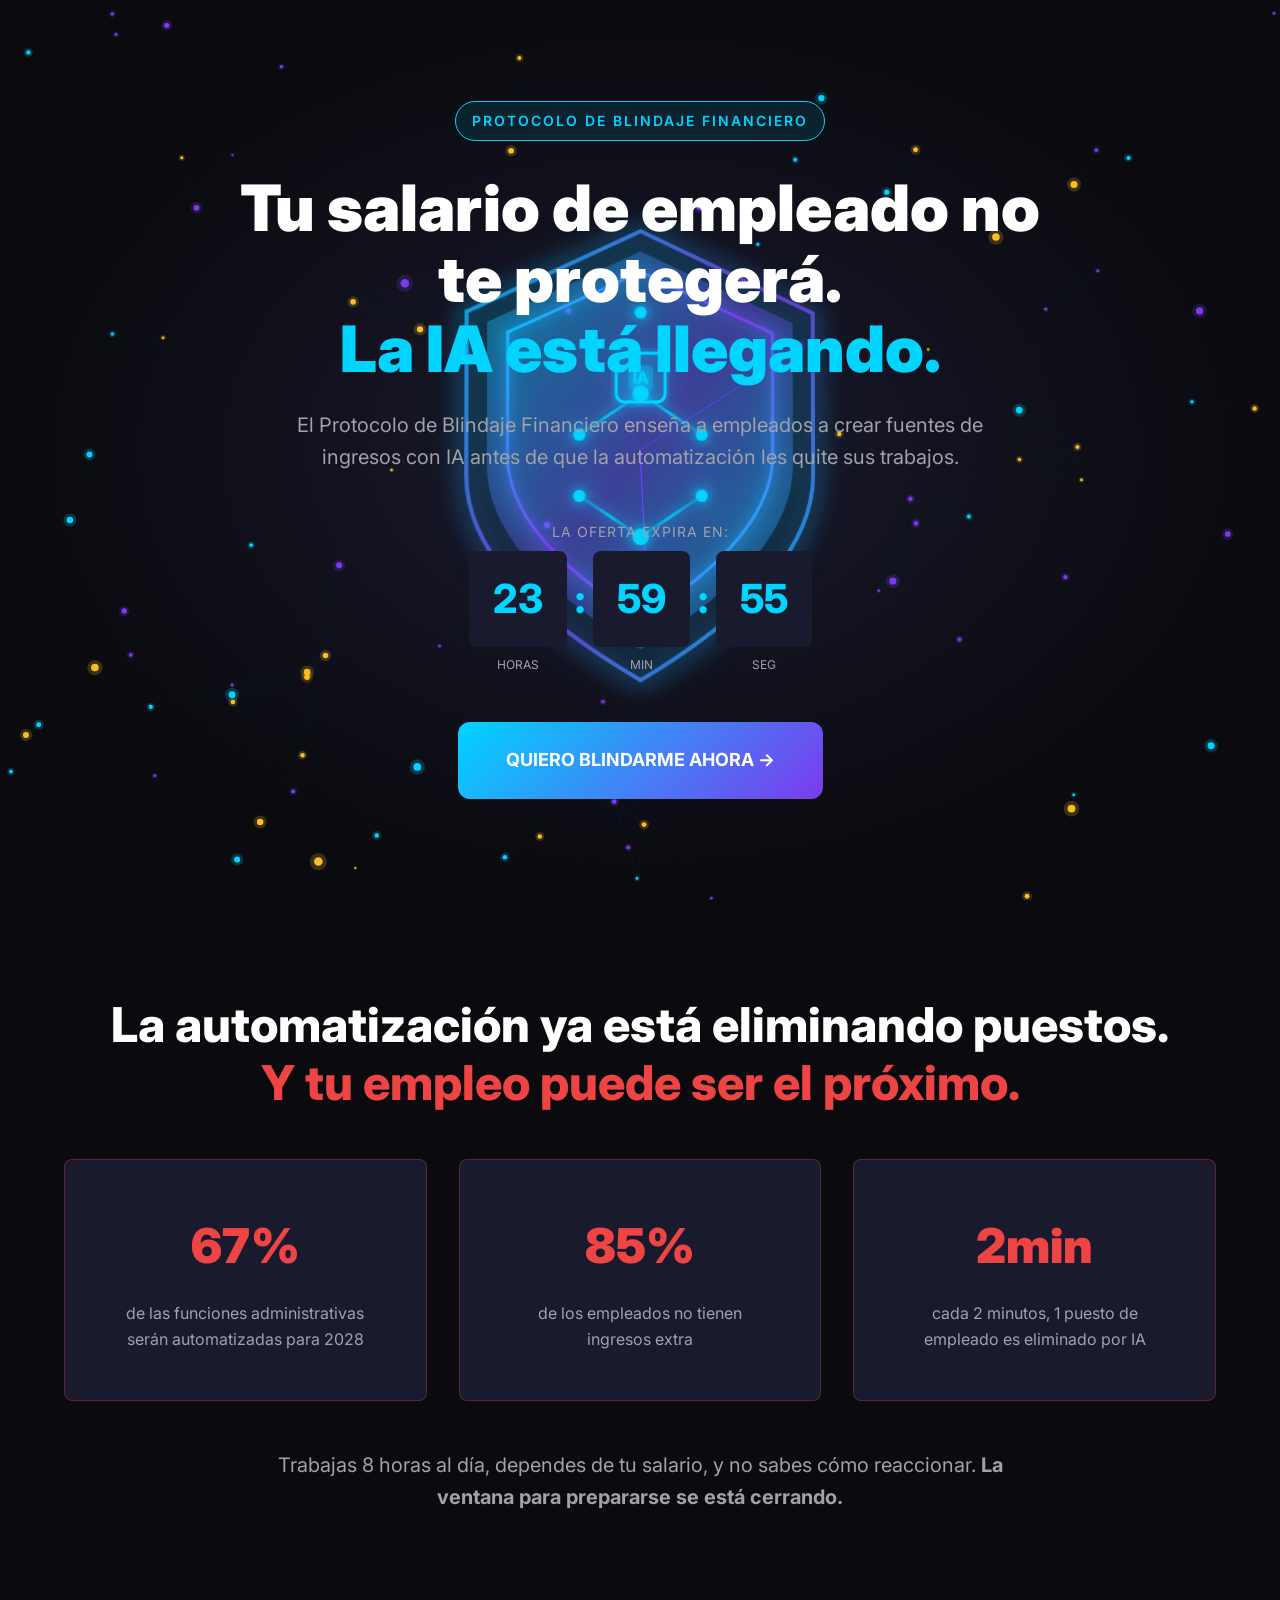
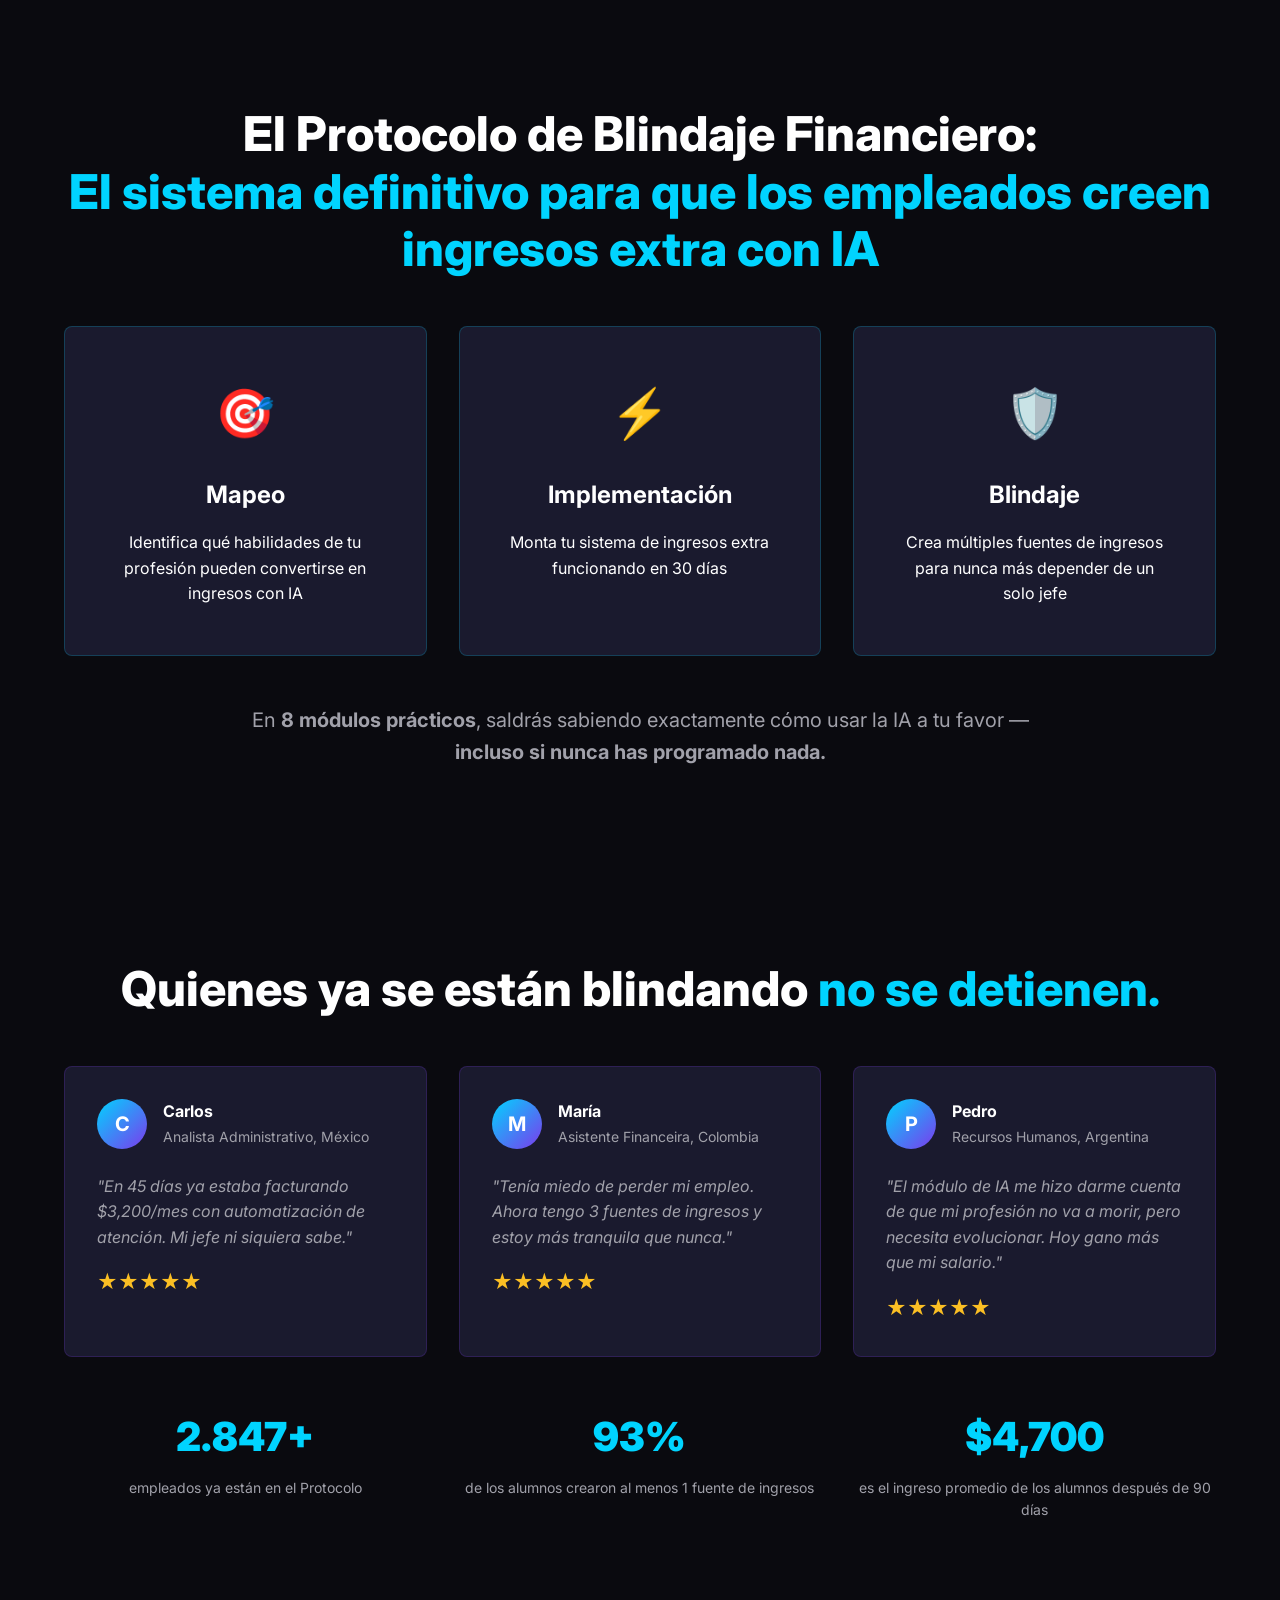
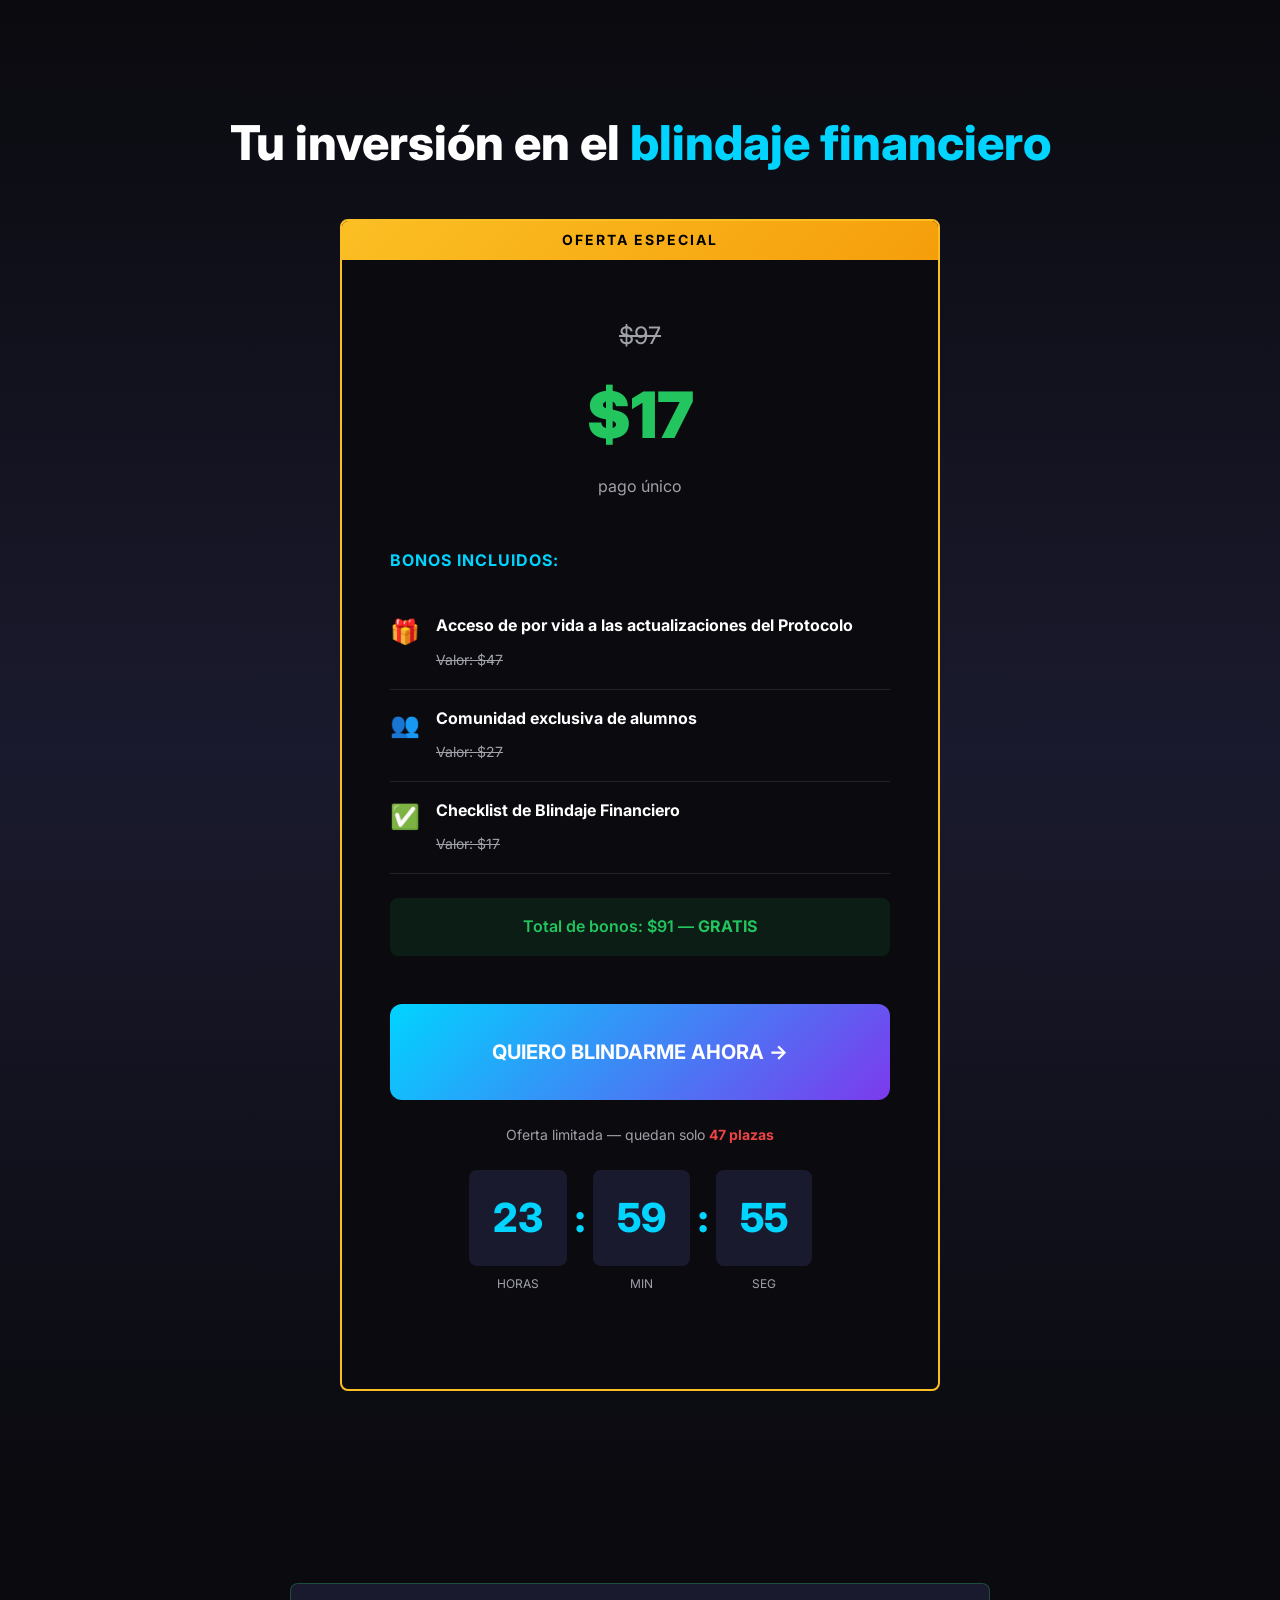
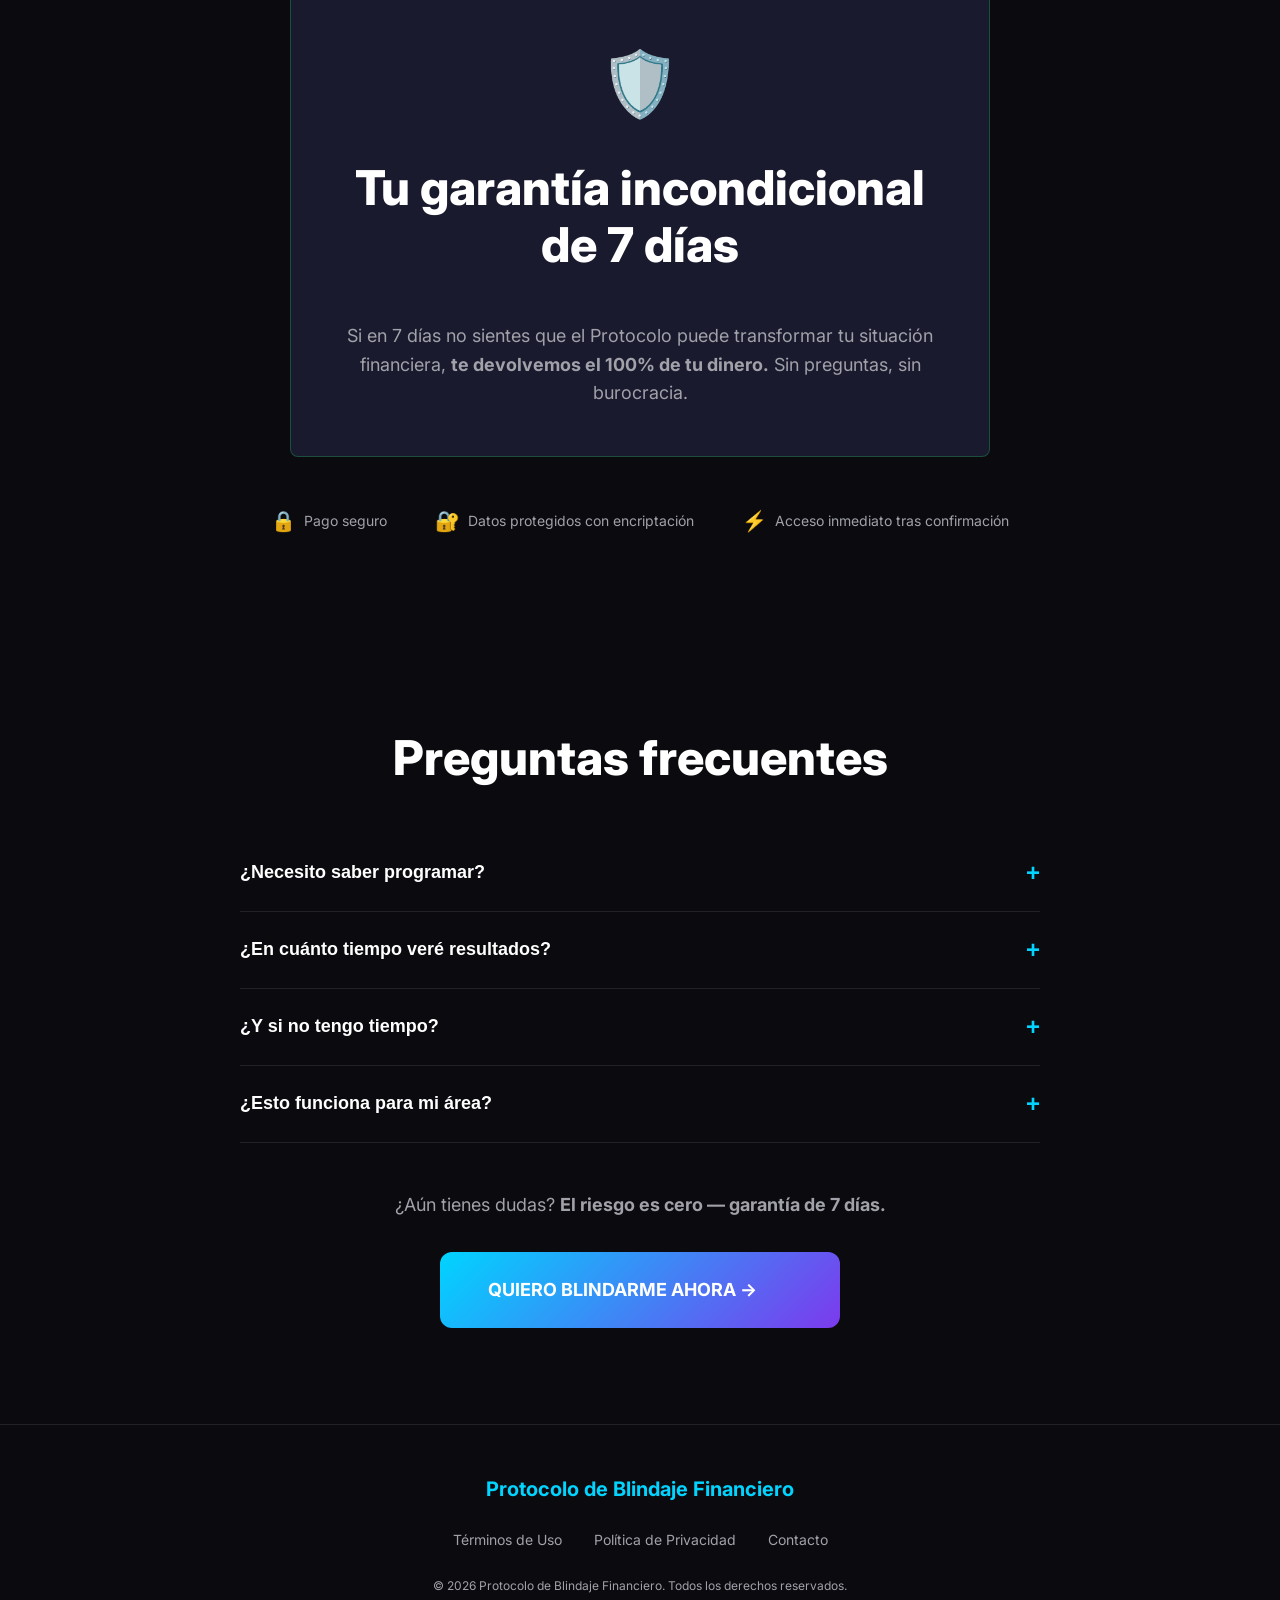
==== es/index.html @ c1587c25 "Add Spanish version of landing page" ====
<!DOCTYPE html>
<html lang="es">
<head>
  <meta charset="UTF-8">
  <meta name="viewport" content="width=device-width, initial-scale=1.0">
  <title>Protocolo de Blindaje Financiero Anti IA</title>
  <meta name="description" content="El sistema definitivo para profesionales empleados creen nuevas fuentes de ingresos y se protejan de la automatización por inteligencia artificial.">
  <meta property="og:title" content="Protocolo de Blindaje Financiero Anti IA">
  <meta property="og:description" content="El sistema definitivo para profesionales empleados creen nuevas fuentes de ingresos y se protejan de la automatización por inteligencia artificial.">
  <meta property="og:type" content="website">
  <meta property="og:image" content="https://example.com/og-image.jpg">
  <script type="application/ld+json">
  {
    "@context": "https://schema.org",
    "@type": "Product",
    "name": "Protocolo de Blindaje Financiero Anti IA",
    "description": "El sistema definitivo para profesionales empleados creen nuevas fuentes de ingresos y se protejan de la automatización por inteligencia artificial.",
    "offers": {
      "@type": "Offer",
      "price": "17.00",
      "priceCurrency": "USD"
    }
  }
  </script>
  <link rel="preconnect" href="https://fonts.googleapis.com">
  <link rel="preconnect" href="https://fonts.gstatic.com" crossorigin>
  <link href="https://fonts.googleapis.com/css2?family=Inter:wght@400;500;600;700;800;900&display=swap" rel="stylesheet">
  <link rel="stylesheet" href="../css/style.css">
  <link rel="stylesheet" href="../css/animations.css">
</head>
<body>
  <!-- Hero Section -->
  <section id="hero" class="hero">
    <canvas class="particles"></canvas>
    <div class="shield-3d-container">
      <svg class="shield-3d" viewBox="0 0 200 240" xmlns="http://www.w3.org/2000/svg">
        <defs>
          <linearGradient id="shieldGradient" x1="0%" y1="0%" x2="100%" y2="100%">
            <stop offset="0%" style="stop-color:#00d4ff;stop-opacity:1" />
            <stop offset="50%" style="stop-color:#7c3aed;stop-opacity:1" />
            <stop offset="100%" style="stop-color:#00d4ff;stop-opacity:1" />
          </linearGradient>
          <linearGradient id="circuitGradient" x1="0%" y1="0%" x2="100%" y2="0%">
            <stop offset="0%" style="stop-color:#00d4ff;stop-opacity:0.2" />
            <stop offset="50%" style="stop-color:#00d4ff;stop-opacity:1" />
            <stop offset="100%" style="stop-color:#00d4ff;stop-opacity:0.2" />
          </linearGradient>
          <filter id="glow">
            <feGaussianBlur stdDeviation="3" result="coloredBlur"/>
            <feMerge>
              <feMergeNode in="coloredBlur"/>
              <feMergeNode in="SourceGraphic"/>
            </feMerge>
          </filter>
          <filter id="glow-strong">
            <feGaussianBlur stdDeviation="6" result="coloredBlur"/>
            <feMerge>
              <feMergeNode in="coloredBlur"/>
              <feMergeNode in="SourceGraphic"/>
            </feMerge>
          </filter>
        </defs>
        <path class="shield-glow" d="M100 10 L185 50 L185 130 Q185 180 100 230 Q15 180 15 130 L15 50 Z" 
              fill="none" stroke="url(#shieldGradient)" stroke-width="2" filter="url(#glow-strong)"/>
        <path class="shield-body" d="M100 20 L175 55 L175 125 Q175 170 100 215 Q25 170 25 125 L25 55 Z" 
              fill="url(#shieldGradient)" opacity="0.15"/>
        <path class="shield-border" d="M100 30 L165 60 L165 120 Q165 160 100 200 Q35 160 35 120 L35 60 Z" 
              fill="none" stroke="url(#shieldGradient)" stroke-width="1.5" filter="url(#glow)"/>
        <g class="circuits" filter="url(#glow)">
          <line class="circuit-line" x1="100" y1="50" x2="100" y2="90" stroke="url(#circuitGradient)" stroke-width="1.5"/>
          <line class="circuit-line" x1="100" y1="90" x2="70" y2="110" stroke="url(#circuitGradient)" stroke-width="1.5"/>
          <line class="circuit-line" x1="100" y1="90" x2="130" y2="110" stroke="url(#circuitGradient)" stroke-width="1.5"/>
          <line class="circuit-line" x1="70" y1="110" x2="70" y2="140" stroke="url(#circuitGradient)" stroke-width="1.5"/>
          <line class="circuit-line" x1="130" y1="110" x2="130" y2="140" stroke="url(#circuitGradient)" stroke-width="1.5"/>
          <line class="circuit-line" x1="70" y1="140" x2="100" y2="160" stroke="url(#circuitGradient)" stroke-width="1.5"/>
          <line class="circuit-line" x1="130" y1="140" x2="100" y2="160" stroke="url(#circuitGradient)" stroke-width="1.5"/>
          <circle class="circuit-node" cx="100" cy="50" r="3" fill="#00d4ff"/>
          <circle class="circuit-node" cx="100" cy="90" r="4" fill="#00d4ff"/>
          <circle class="circuit-node" cx="70" cy="110" r="3" fill="#00d4ff"/>
          <circle class="circuit-node" cx="130" cy="110" r="3" fill="#00d4ff"/>
          <circle class="circuit-node" cx="70" cy="140" r="3" fill="#00d4ff"/>
          <circle class="circuit-node" cx="130" cy="140" r="3" fill="#00d4ff"/>
          <circle class="circuit-node" cx="100" cy="160" r="4" fill="#00d4ff"/>
        </g>
        <g class="center-icon" filter="url(#glow)">
          <rect x="88" y="70" width="24" height="24" rx="4" fill="none" stroke="#00d4ff" stroke-width="1.5"/>
          <rect x="94" y="76" width="12" height="12" rx="2" fill="#00d4ff" opacity="0.3"/>
          <text x="100" y="85" text-anchor="middle" fill="#00d4ff" font-size="8" font-weight="bold">IA</text>
        </g>
      </svg>
    </div>
    <div class="hero-content">
      <div class="badge">PROTOCOLO DE BLINDAJE FINANCIERO</div>
      <h1>Tu salario de empleado no te protegerá.<br><span class="highlight">La IA está llegando.</span></h1>
      <p class="subtitle">El Protocolo de Blindaje Financiero enseña a empleados a crear fuentes de ingresos con IA antes de que la automatización les quite sus trabajos.</p>
      <div class="timer-container">
        <p class="timer-label">La oferta expira en:</p>
        <div class="timer">
          <div class="timer-block"><span id="hours">00</span><small>horas</small></div>
          <div class="timer-separator">:</div>
          <div class="timer-block"><span id="minutes">00</span><small>min</small></div>
          <div class="timer-separator">:</div>
          <div class="timer-block"><span id="seconds">00</span><small>seg</small></div>
        </div>
      </div>
      <a href="https://lastlink.com/p/C0284B11C/checkout-payment" target="_blank" rel="noopener" class="cta-button">QUIERO BLINDARME AHORA →</a>
    </div>
  </section>

  <!-- Problem Section -->
  <section id="problema" class="section problema">
    <div class="container">
      <h2>La automatización ya está eliminando puestos.<br><span class="highlight-red">Y tu empleo puede ser el próximo.</span></h2>
      <div class="stats-grid">
        <div class="stat-card">
          <span class="stat-number">67%</span>
          <p class="stat-text">de las funciones administrativas serán automatizadas para 2028</p>
        </div>
        <div class="stat-card">
          <span class="stat-number">85%</span>
          <p class="stat-text">de los empleados no tienen ingresos extra</p>
        </div>
        <div class="stat-card">
          <span class="stat-number">2min</span>
          <p class="stat-text">cada 2 minutos, 1 puesto de empleado es eliminado por IA</p>
        </div>
      </div>
      <p class="problem-text">Trabajas 8 horas al día, dependes de tu salario, y no sabes cómo reaccionar. <strong>La ventana para prepararse se está cerrando.</strong></p>
    </div>
  </section>

  <!-- Solution Section -->
  <section id="solucao" class="section solucao">
    <div class="container">
      <h2>El Protocolo de Blindaje Financiero:<br><span class="highlight">El sistema definitivo para que los empleados creen ingresos extra con IA</span></h2>
      <div class="pillars-grid">
        <div class="pillar-card">
          <div class="pillar-icon">🎯</div>
          <h3>Mapeo</h3>
          <p>Identifica qué habilidades de tu profesión pueden convertirse en ingresos con IA</p>
        </div>
        <div class="pillar-card">
          <div class="pillar-icon">⚡</div>
          <h3>Implementación</h3>
          <p>Monta tu sistema de ingresos extra funcionando en 30 días</p>
        </div>
        <div class="pillar-card">
          <div class="pillar-icon">🛡️</div>
          <h3>Blindaje</h3>
          <p>Crea múltiples fuentes de ingresos para nunca más depender de un solo jefe</p>
        </div>
      </div>
      <p class="solution-text">En <strong>8 módulos prácticos</strong>, saldrás sabiendo exactamente cómo usar la IA a tu favor — <strong>incluso si nunca has programado nada.</strong></p>
    </div>
  </section>

  <!-- Social Proof Section -->
  <section id="prova-social" class="section prova-social">
    <div class="container">
      <h2>Quienes ya se están blindando <span class="highlight">no se detienen.</span></h2>
      <div class="testimonials-grid">
        <div class="testimonial-card">
          <div class="testimonial-header">
            <div class="avatar">C</div>
            <div>
              <strong>Carlos</strong>
              <span>Analista Administrativo, México</span>
            </div>
          </div>
          <p class="testimonial-text">"En 45 días ya estaba facturando $3,200/mes con automatización de atención. Mi jefe ni siquiera sabe."</p>
          <div class="stars">★★★★★</div>
        </div>
        <div class="testimonial-card">
          <div class="testimonial-header">
            <div class="avatar">M</div>
            <div>
              <strong>María</strong>
              <span>Asistente Financeira, Colombia</span>
            </div>
          </div>
          <p class="testimonial-text">"Tenía miedo de perder mi empleo. Ahora tengo 3 fuentes de ingresos y estoy más tranquila que nunca."</p>
          <div class="stars">★★★★★</div>
        </div>
        <div class="testimonial-card">
          <div class="testimonial-header">
            <div class="avatar">P</div>
            <div>
              <strong>Pedro</strong>
              <span>Recursos Humanos, Argentina</span>
            </div>
          </div>
          <p class="testimonial-text">"El módulo de IA me hizo darme cuenta de que mi profesión no va a morir, pero necesita evolucionar. Hoy gano más que mi salario."</p>
          <div class="stars">★★★★★</div>
        </div>
      </div>
      <div class="metrics">
        <div class="metric">
          <span class="metric-number">2.847+</span>
          <p>empleados ya están en el Protocolo</p>
        </div>
        <div class="metric">
          <span class="metric-number">93%</span>
          <p>de los alumnos crearon al menos 1 fuente de ingresos</p>
        </div>
        <div class="metric">
          <span class="metric-number">$4,700</span>
          <p>es el ingreso promedio de los alumnos después de 90 días</p>
        </div>
      </div>
    </div>
  </section>

  <!-- Offer Section -->
  <section id="oferta" class="section oferta">
    <div class="container">
      <h2>Tu inversión en el <span class="highlight">blindaje financiero</span></h2>
      <div class="offer-card">
        <div class="offer-badge">OFERTA ESPECIAL</div>
        <div class="price-container">
          <span class="price-original">$97</span>
          <span class="price-current">$17</span>
          <span class="price-installment">pago único</span>
        </div>
        <div class="bonuses">
          <h3>BONOS INCLUIDOS:</h3>
          <div class="bonus-item">
            <span class="bonus-icon">🎁</span>
            <div>
              <strong>Acceso de por vida a las actualizaciones del Protocolo</strong>
              <span class="bonus-value">Valor: $47</span>
            </div>
          </div>
          <div class="bonus-item">
            <span class="bonus-icon">👥</span>
            <div>
              <strong>Comunidad exclusiva de alumnos</strong>
              <span class="bonus-value">Valor: $27</span>
            </div>
          </div>
          <div class="bonus-item">
            <span class="bonus-icon">✅</span>
            <div>
              <strong>Checklist de Blindaje Financiero</strong>
              <span class="bonus-value">Valor: $17</span>
            </div>
          </div>
          <div class="bonus-total">
            <span>Total de bonos: $91 — <strong>GRATIS</strong></span>
          </div>
        </div>
        <a href="https://lastlink.com/p/C0284B11C/checkout-payment" target="_blank" rel="noopener" class="cta-button cta-offer">QUIERO BLINDARME AHORA →</a>
        <p class="offer-urgency">Oferta limitada — quedan solo <strong>47 plazas</strong></p>
        <div class="timer-container timer-offer">
          <div class="timer">
            <div class="timer-block"><span id="hours-offer">00</span><small>horas</small></div>
            <div class="timer-separator">:</div>
            <div class="timer-block"><span id="minutes-offer">00</span><small>min</small></div>
            <div class="timer-separator">:</div>
            <div class="timer-block"><span id="seconds-offer">00</span><small>seg</small></div>
          </div>
        </div>
      </div>
    </div>
  </section>

  <!-- Guarantee Section -->
  <section id="garantia" class="section garantia">
    <div class="container">
      <div class="guarantee-card">
        <div class="guarantee-icon">🛡️</div>
        <h2>Tu garantía incondicional de 7 días</h2>
        <p>Si en 7 días no sientes que el Protocolo puede transformar tu situación financiera, <strong>te devolvemos el 100% de tu dinero.</strong> Sin preguntas, sin burocracia.</p>
      </div>
      <div class="security-badges">
        <div class="security-badge">
          <span class="badge-icon">🔒</span>
          <span>Pago seguro</span>
        </div>
        <div class="security-badge">
          <span class="badge-icon">🔐</span>
          <span>Datos protegidos con encriptación</span>
        </div>
        <div class="security-badge">
          <span class="badge-icon">⚡</span>
          <span>Acceso inmediato tras confirmación</span>
        </div>
      </div>
    </div>
  </section>

  <!-- FAQ Section -->
  <section id="faq" class="section faq">
    <div class="container">
      <h2>Preguntas frecuentes</h2>
      <div class="faq-list">
        <div class="faq-item">
          <button type="button" class="faq-question" aria-expanded="false" aria-controls="faq-answer-1">
            <span>¿Necesito saber programar?</span>
            <span class="faq-toggle">+</span>
          </button>
          <div class="faq-answer" id="faq-answer-1" role="region">
            <p>No. El Protocolo fue creado para personas sin experiencia técnica. Todo se explica paso a paso, desde cero absoluto.</p>
          </div>
        </div>
        <div class="faq-item">
          <button type="button" class="faq-question" aria-expanded="false" aria-controls="faq-answer-2">
            <span>¿En cuánto tiempo veré resultados?</span>
            <span class="faq-toggle">+</span>
          </button>
          <div class="faq-answer" id="faq-answer-2" role="region">
            <p>La mayoría de los alumnos crean su primera fuente de ingresos en 30 días siguiendo el método.</p>
          </div>
        </div>
        <div class="faq-item">
          <button type="button" class="faq-question" aria-expanded="false" aria-controls="faq-answer-3">
            <span>¿Y si no tengo tiempo?</span>
            <span class="faq-toggle">+</span>
          </button>
          <div class="faq-answer" id="faq-answer-3" role="region">
            <p>El curso tiene módulos de 15 minutos. Puedes estudiar cuando quieras, a tu ritmo.</p>
          </div>
        </div>
        <div class="faq-item">
          <button type="button" class="faq-question" aria-expanded="false" aria-controls="faq-answer-4">
            <span>¿Esto funciona para mi área?</span>
            <span class="faq-toggle">+</span>
          </button>
          <div class="faq-answer" id="faq-answer-4" role="region">
            <p>Sí. El Protocolo se adapta a cualquier profesión. El método es universal.</p>
          </div>
        </div>
      </div>
      <p class="faq-cta">¿Aún tienes dudas? <strong>El riesgo es cero — garantía de 7 días.</strong></p>
      <a href="https://lastlink.com/p/C0284B11C/checkout-payment" target="_blank" rel="noopener" class="cta-button">QUIERO BLINDARME AHORA →</a>
    </div>
  </section>

  <!-- Footer -->
  <footer class="footer">
    <div class="container">
      <div class="footer-content">
        <div class="footer-logo">Protocolo de Blindaje Financiero</div>
        <div class="footer-links">
          <a href="#">Términos de Uso</a>
          <a href="#">Política de Privacidad</a>
          <a href="#">Contacto</a>
        </div>
        <p class="footer-copyright">© 2026 Protocolo de Blindaje Financiero. Todos los derechos reservados.</p>
      </div>
    </div>
  </footer>

  <script src="../js/particles.js"></script>
  <script src="../js/timer.js"></script>
  <script src="../js/main.js"></script>
  <script src="../js/three-d.js"></script>
  <noscript>
    <style>
      .hero { min-height: auto; padding: 48px 24px; }
      .hero-content { max-width: 100%; }
      .particles { display: none; }
      .timer-container { display: none; }
      .cta-button { display: inline-block; margin-top: 24px; }
    </style>
    <div style="text-align: center; padding: 48px 24px; background: #0a0a0f; color: #fff;">
      <h1 style="font-size: 2rem; margin-bottom: 16px;">Protocolo de Blindaje Financiero Anti IA</h1>
      <p style="color: #a1a1aa; margin-bottom: 24px;">Para acceder a este contenido, activa JavaScript en tu navegador.</p>
      <a href="https://lastlink.com/p/C0284B11C/checkout-payment" target="_blank" rel="noopener" class="cta-button">QUIERO BLINDARME AHORA →</a>
    </div>
  </noscript>
</body>
</html>
---- css/style.css ----
/* Design System */
:root {
  --bg-primary: #0a0a0f;
  --bg-secondary: #1a1a2e;
  --neon-blue: #00d4ff;
  --neon-purple: #7c3aed;
  --alert-red: #ef4444;
  --success-green: #22c55e;
  --text-primary: #ffffff;
  --text-secondary: #a1a1aa;
  --font-family: 'Inter', sans-serif;
  --spacing-xs: 8px;
  --spacing-sm: 16px;
  --spacing-md: 24px;
  --spacing-lg: 32px;
  --spacing-xl: 48px;
  --spacing-2xl: 64px;
  --spacing-3xl: 96px;
  --radius-card: 8px;
  --radius-button: 12px;
  --gold: #fbbf24;
  --gold-dark: #f59e0b;
}

/* Reset & Base */
*, *::before, *::after {
  box-sizing: border-box;
  margin: 0;
  padding: 0;
}

html {
  scroll-behavior: smooth;
}

body {
  font-family: var(--font-family);
  background: var(--bg-primary);
  color: var(--text-primary);
  line-height: 1.6;
  overflow-x: hidden;
}

.container {
  max-width: 1200px;
  margin: 0 auto;
  padding: 0 var(--spacing-md);
}

.section {
  padding: var(--spacing-3xl) 0;
}

/* Typography */
h1 {
  font-size: clamp(2.5rem, 5vw, 4rem);
  font-weight: 900;
  line-height: 1.1;
  margin-bottom: var(--spacing-md);
}

h2 {
  font-size: clamp(2rem, 4vw, 3rem);
  font-weight: 800;
  line-height: 1.2;
  margin-bottom: var(--spacing-xl);
  text-align: center;
}

h3 {
  font-size: 1.5rem;
  font-weight: 700;
  margin-bottom: var(--spacing-sm);
}

.highlight {
  color: var(--neon-blue);
}

.highlight-red {
  color: var(--alert-red);
}

/* Hero Section */
.hero {
  position: relative;
  min-height: 100vh;
  display: flex;
  align-items: center;
  justify-content: center;
  text-align: center;
  overflow: hidden;
}

.particles {
  position: absolute;
  top: 0;
  left: 0;
  width: 100%;
  height: 100%;
  z-index: 0;
}

.hero-content {
  position: relative;
  z-index: 2;
  max-width: 900px;
  padding: var(--spacing-xl);
}

/* 3D Shield */
.shield-3d-container {
  position: absolute;
  top: 50%;
  left: 50%;
  transform: translate(-50%, -50%);
  width: 400px;
  height: 480px;
  z-index: 1;
  perspective: 1000px;
  filter: drop-shadow(0 0 30px rgba(0, 212, 255, 0.5)) drop-shadow(0 0 60px rgba(124, 58, 237, 0.3));
}

.shield-3d {
  width: 100%;
  height: 100%;
  transform-style: preserve-3d;
}

.shield-body {
  fill: url(#shieldGradient);
  opacity: 0.4;
}

.shield-border {
  stroke-dasharray: 1000;
  stroke-dashoffset: 0;
  animation: circuitPulse 4s ease-in-out infinite;
}

.shield-glow {
  opacity: 0.8;
  animation: glowPulse 3s ease-in-out infinite;
}

.circuit-line {
  stroke-dasharray: 100;
  stroke-dashoffset: 0;
  animation: circuitFlow 3s linear infinite;
  opacity: 0.8;
}

.circuit-node {
  animation: nodePulse 2s ease-in-out infinite;
}

.circuit-node:nth-child(odd) {
  animation-delay: 0.5s;
}

.center-icon {
  animation: iconPulse 4s ease-in-out infinite;
}

@keyframes shieldFloat {
  0%, 100% { transform: translateY(0) rotateX(0deg) rotateY(0deg); }
  25% { transform: translateY(-10px) rotateX(2deg) rotateY(2deg); }
  50% { transform: translateY(-5px) rotateX(0deg) rotateY(-2deg); }
  75% { transform: translateY(-15px) rotateX(-2deg) rotateY(1deg); }
}

@keyframes circuitPulse {
  0%, 100% { opacity: 1; }
  50% { opacity: 0.6; }
}

@keyframes glowPulse {
  0%, 100% { opacity: 0.6; }
  50% { opacity: 0.9; }
}

@keyframes circuitFlow {
  0% { stroke-dashoffset: 0; }
  100% { stroke-dashoffset: -200; }
}

@keyframes nodePulse {
  0%, 100% { r: 3; opacity: 1; }
  50% { r: 5; opacity: 0.7; }
}

@keyframes iconPulse {
  0%, 100% { transform: scale(1); opacity: 1; }
  50% { transform: scale(1.1); opacity: 0.8; }
}

/* Mobile responsive for shield */
@media (max-width: 768px) {
  .shield-3d-container {
    width: 250px;
    height: 300px;
    opacity: 0.3;
  }
}

.badge {
  display: inline-block;
  padding: var(--spacing-xs) var(--spacing-sm);
  background: rgba(0, 212, 255, 0.1);
  border: 1px solid var(--neon-blue);
  border-radius: 100px;
  font-size: 0.875rem;
  font-weight: 600;
  letter-spacing: 2px;
  margin-bottom: var(--spacing-lg);
  color: var(--neon-blue);
}

.subtitle {
  font-size: 1.25rem;
  color: var(--text-secondary);
  margin-bottom: var(--spacing-xl);
  max-width: 700px;
  margin-left: auto;
  margin-right: auto;
}

/* Timer */
.timer-container {
  margin-bottom: var(--spacing-xl);
}

.timer-label {
  font-size: 0.875rem;
  color: var(--text-secondary);
  margin-bottom: var(--spacing-xs);
  text-transform: uppercase;
  letter-spacing: 1px;
}

.timer {
  display: flex;
  justify-content: center;
  gap: var(--spacing-xs);
}

.timer-block {
  display: flex;
  flex-direction: column;
  align-items: center;
}

.timer-block span {
  font-size: 2.5rem;
  font-weight: 800;
  color: var(--neon-blue);
  background: var(--bg-secondary);
  padding: var(--spacing-sm) var(--spacing-md);
  border-radius: var(--radius-card);
  min-width: 80px;
}

.timer-block small {
  font-size: 0.75rem;
  color: var(--text-secondary);
  margin-top: var(--spacing-xs);
  text-transform: uppercase;
}

.timer-separator {
  font-size: 2.5rem;
  font-weight: 800;
  color: var(--neon-blue);
  padding-top: var(--spacing-sm);
}

/* CTA Button */
.cta-button {
  display: inline-block;
  padding: var(--spacing-md) var(--spacing-xl);
  background: linear-gradient(135deg, var(--neon-blue), var(--neon-purple));
  color: var(--text-primary);
  text-decoration: none;
  font-size: 1.125rem;
  font-weight: 700;
  border-radius: var(--radius-button);
  transition: transform 0.3s, box-shadow 0.3s;
  border: none;
  cursor: pointer;
}

.cta-button:hover {
  transform: translateY(-2px) scale(1.02);
  box-shadow: 0 10px 40px rgba(0, 212, 255, 0.4);
}

/* Stats Grid */
.stats-grid {
  display: grid;
  grid-template-columns: repeat(auto-fit, minmax(280px, 1fr));
  gap: var(--spacing-lg);
  margin-bottom: var(--spacing-xl);
}

.stat-card {
  background: var(--bg-secondary);
  padding: var(--spacing-xl);
  border-radius: var(--radius-card);
  text-align: center;
  border: 1px solid rgba(239, 68, 68, 0.3);
  animation: pulse-red 2s infinite;
}

.stat-number {
  font-size: 3rem;
  font-weight: 900;
  color: var(--alert-red);
  display: block;
  margin-bottom: var(--spacing-sm);
}

.stat-text {
  color: var(--text-secondary);
  font-size: 1rem;
}

.problem-text {
  text-align: center;
  font-size: 1.25rem;
  color: var(--text-secondary);
  max-width: 800px;
  margin: 0 auto;
}

/* Pillars Grid */
.pillars-grid {
  display: grid;
  grid-template-columns: repeat(auto-fit, minmax(300px, 1fr));
  gap: var(--spacing-lg);
  margin-bottom: var(--spacing-xl);
}

.pillar-card {
  background: var(--bg-secondary);
  padding: var(--spacing-xl);
  border-radius: var(--radius-card);
  text-align: center;
  border: 1px solid rgba(0, 212, 255, 0.2);
  transition: border-color 0.3s, box-shadow 0.3s;
}

.pillar-card:hover {
  border-color: var(--neon-blue);
  box-shadow: 0 0 30px rgba(0, 212, 255, 0.2);
}

.pillar-icon {
  font-size: 3rem;
  margin-bottom: var(--spacing-md);
}

.solution-text {
  text-align: center;
  font-size: 1.25rem;
  color: var(--text-secondary);
  max-width: 800px;
  margin: 0 auto;
}

/* Testimonials */
.testimonials-grid {
  display: grid;
  grid-template-columns: repeat(auto-fit, minmax(320px, 1fr));
  gap: var(--spacing-lg);
  margin-bottom: var(--spacing-xl);
}

.testimonial-card {
  background: var(--bg-secondary);
  padding: var(--spacing-lg);
  border-radius: var(--radius-card);
  border: 1px solid rgba(124, 58, 237, 0.2);
}

.testimonial-header {
  display: flex;
  align-items: center;
  gap: var(--spacing-sm);
  margin-bottom: var(--spacing-md);
}

.avatar {
  width: 50px;
  height: 50px;
  border-radius: 50%;
  background: linear-gradient(135deg, var(--neon-blue), var(--neon-purple));
  display: flex;
  align-items: center;
  justify-content: center;
  font-weight: 700;
  font-size: 1.25rem;
}

.testimonial-header strong {
  display: block;
  font-size: 1rem;
}

.testimonial-header span {
  font-size: 0.875rem;
  color: var(--text-secondary);
}

.testimonial-text {
  font-style: italic;
  color: var(--text-secondary);
  margin-bottom: var(--spacing-sm);
}

.stars {
  color: var(--gold);
  font-size: 1.25rem;
}

/* Metrics */
.metrics {
  display: grid;
  grid-template-columns: repeat(auto-fit, minmax(200px, 1fr));
  gap: var(--spacing-lg);
  text-align: center;
}

.metric-number {
  font-size: 2.5rem;
  font-weight: 900;
  color: var(--neon-blue);
  display: block;
  margin-bottom: var(--spacing-xs);
}

.metric p {
  color: var(--text-secondary);
  font-size: 0.875rem;
}

/* Offer Section */
.oferta {
  background: linear-gradient(180deg, var(--bg-primary) 0%, var(--bg-secondary) 50%, var(--bg-primary) 100%);
}

.offer-card {
  max-width: 600px;
  margin: 0 auto;
  background: var(--bg-primary);
  border: 2px solid var(--gold);
  border-radius: var(--radius-card);
  padding: var(--spacing-xl);
  text-align: center;
  position: relative;
  overflow: hidden;
}

.offer-badge {
  position: absolute;
  top: 0;
  left: 0;
  right: 0;
  background: linear-gradient(135deg, var(--gold), var(--gold-dark));
  color: #000;
  padding: var(--spacing-xs);
  font-weight: 700;
  font-size: 0.875rem;
  letter-spacing: 2px;
}

.price-container {
  margin: var(--spacing-xl) 0;
}

.price-original {
  font-size: 1.5rem;
  color: var(--text-secondary);
  text-decoration: line-through;
  display: block;
  margin-bottom: var(--spacing-xs);
}

.price-current {
  font-size: 4rem;
  font-weight: 900;
  color: var(--success-green);
  display: block;
}

.price-installment {
  font-size: 1rem;
  color: var(--text-secondary);
  display: block;
  margin-top: var(--spacing-xs);
}

.bonuses {
  text-align: left;
  margin-bottom: var(--spacing-xl);
}

.bonuses h3 {
  font-size: 1rem;
  color: var(--neon-blue);
  margin-bottom: var(--spacing-md);
  text-transform: uppercase;
  letter-spacing: 1px;
}

.bonus-item {
  display: flex;
  align-items: flex-start;
  gap: var(--spacing-sm);
  padding: var(--spacing-sm) 0;
  border-bottom: 1px solid rgba(255, 255, 255, 0.1);
}

.bonus-icon {
  font-size: 1.5rem;
}

.bonus-item strong {
  display: block;
  margin-bottom: var(--spacing-xs);
}

.bonus-value {
  font-size: 0.875rem;
  color: var(--text-secondary);
  text-decoration: line-through;
}

.bonus-total {
  margin-top: var(--spacing-md);
  padding: var(--spacing-sm);
  background: rgba(34, 197, 94, 0.1);
  border-radius: var(--radius-card);
  text-align: center;
  color: var(--success-green);
  font-weight: 600;
}

.cta-offer {
  width: 100%;
  font-size: 1.25rem;
  padding: var(--spacing-lg);
}

.offer-urgency {
  margin-top: var(--spacing-md);
  color: var(--text-secondary);
  font-size: 0.875rem;
}

.offer-urgency strong {
  color: var(--alert-red);
}

.timer-offer {
  margin-top: var(--spacing-md);
}

/* Guarantee */
.guarantee-card {
  max-width: 700px;
  margin: 0 auto var(--spacing-xl);
  text-align: center;
  padding: var(--spacing-xl);
  background: var(--bg-secondary);
  border-radius: var(--radius-card);
  border: 1px solid rgba(34, 197, 94, 0.3);
}

.guarantee-icon {
  font-size: 4rem;
  margin-bottom: var(--spacing-md);
}

.guarantee-card p {
  color: var(--text-secondary);
  font-size: 1.125rem;
}

.security-badges {
  display: flex;
  justify-content: center;
  gap: var(--spacing-xl);
  flex-wrap: wrap;
}

.security-badge {
  display: flex;
  align-items: center;
  gap: var(--spacing-xs);
  color: var(--text-secondary);
  font-size: 0.875rem;
}

.badge-icon {
  font-size: 1.25rem;
}

/* FAQ */
.faq-list {
  max-width: 800px;
  margin: 0 auto var(--spacing-xl);
}

.faq-item {
  border-bottom: 1px solid rgba(255, 255, 255, 0.1);
}

.faq-question {
  width: 100%;
  display: flex;
  justify-content: space-between;
  align-items: center;
  padding: var(--spacing-md) 0;
  background: none;
  border: none;
  color: var(--text-primary);
  font-size: 1.125rem;
  font-weight: 600;
  cursor: pointer;
  text-align: left;
}

.faq-toggle {
  font-size: 1.5rem;
  color: var(--neon-blue);
  transition: transform 0.3s;
}

.faq-item.active .faq-toggle {
  transform: rotate(45deg);
}

.faq-answer {
  max-height: 0;
  overflow: hidden;
  transition: max-height 0.3s, padding 0.3s;
}

.faq-item.active .faq-answer {
  max-height: 200px;
  padding-bottom: var(--spacing-md);
}

.faq-answer p {
  color: var(--text-secondary);
}

.faq-cta {
  text-align: center;
  margin-bottom: var(--spacing-lg);
  font-size: 1.125rem;
  color: var(--text-secondary);
}

.faq .cta-button {
  display: block;
  max-width: 400px;
  margin: 0 auto;
}

/* Footer */
.footer {
  padding: var(--spacing-xl) 0;
  border-top: 1px solid rgba(255, 255, 255, 0.1);
}

.footer-content {
  text-align: center;
}

.footer-logo {
  font-size: 1.25rem;
  font-weight: 700;
  margin-bottom: var(--spacing-md);
  color: var(--neon-blue);
}

.footer-links {
  display: flex;
  justify-content: center;
  gap: var(--spacing-lg);
  margin-bottom: var(--spacing-md);
}

.footer-links a {
  color: var(--text-secondary);
  text-decoration: none;
  font-size: 0.875rem;
  transition: color 0.3s;
}

.footer-links a:hover {
  color: var(--neon-blue);
}

.footer-copyright {
  color: var(--text-secondary);
  font-size: 0.75rem;
}

/* Responsive */
@media (max-width: 768px) {
  .hero-content {
    padding: var(--spacing-md);
  }

  .timer-block span {
    font-size: 1.5rem;
    min-width: 60px;
    padding: var(--spacing-xs) var(--spacing-sm);
  }

  .timer-separator {
    font-size: 1.5rem;
    padding-top: var(--spacing-xs);
  }

  .stats-grid,
  .pillars-grid,
  .testimonials-grid {
    grid-template-columns: 1fr;
  }

  .metrics {
    grid-template-columns: 1fr;
    gap: var(--spacing-md);
  }

  .offer-card {
    padding: var(--spacing-lg);
  }

  .price-current {
    font-size: 3rem;
  }

  .security-badges {
    flex-direction: column;
    align-items: center;
  }
}

/* Animations */
@keyframes pulse-red {
  0%, 100% {
    border-color: rgba(239, 68, 68, 0.3);
    box-shadow: 0 0 0 rgba(239, 68, 68, 0);
  }
  50% {
    border-color: rgba(239, 68, 68, 0.6);
    box-shadow: 0 0 20px rgba(239, 68, 68, 0.2);
  }
}

.fade-in {
  opacity: 0;
  transform: translateY(30px);
  transition: opacity 0.6s, transform 0.6s;
}

.fade-in.visible {
  opacity: 1;
  transform: translateY(0);
}

/* Focus Styles */
.cta-button:focus-visible,
.faq-question:focus-visible {
  outline: 2px solid var(--neon-blue);
  outline-offset: 4px;
  box-shadow: 0 0 0 4px rgba(0, 212, 255, 0.2);
}

/* Reduced Motion */
@media (prefers-reduced-motion: reduce) {
  *, *::before, *::after {
    animation-duration: 0.01ms !important;
    animation-iteration-count: 1 !important;
    transition-duration: 0.01ms !important;
    scroll-behavior: auto !important;
  }
}
---- css/animations.css ----
/* Particle Canvas */
.hero {
  background: radial-gradient(ellipse at center, #1a1a2e 0%, #0a0a0f 70%);
}

/* Glow Effects */
.pillar-card:hover {
  animation: glow-blue 1.5s ease-in-out infinite alternate;
}

@keyframes glow-blue {
  from {
    box-shadow: 0 0 5px rgba(0, 212, 255, 0.2);
  }
  to {
    box-shadow: 0 0 30px rgba(0, 212, 255, 0.4);
  }
}

/* CTA Pulse */
.cta-button {
  animation: cta-pulse 2s infinite;
}

@keyframes cta-pulse {
  0%, 100% {
    box-shadow: 0 0 0 0 rgba(0, 212, 255, 0.4);
  }
  50% {
    box-shadow: 0 0 0 10px rgba(0, 212, 255, 0);
  }
}

/* Timer Glow - Removed for reduced visual noise */

/* Offer Card Shine */
.offer-card {
  animation: shine 3s infinite;
}

@keyframes shine {
  0%, 100% {
    box-shadow: 0 0 20px rgba(251, 191, 36, 0.2);
  }
  50% {
    box-shadow: 0 0 40px rgba(251, 191, 36, 0.4);
  }
}

/* Stat Card Pulse - Removed for reduced visual noise */

/* Floating Animation */
.pillar-icon {
  animation: float 3s ease-in-out infinite;
}

@keyframes float {
  0%, 100% {
    transform: translateY(0);
  }
  50% {
    transform: translateY(-10px);
  }
}

@media (prefers-reduced-motion: reduce) {
  *, *::before, *::after {
    animation-duration: 0.01ms !important;
    animation-iteration-count: 1 !important;
    transition-duration: 0.01ms !important;
  }
}
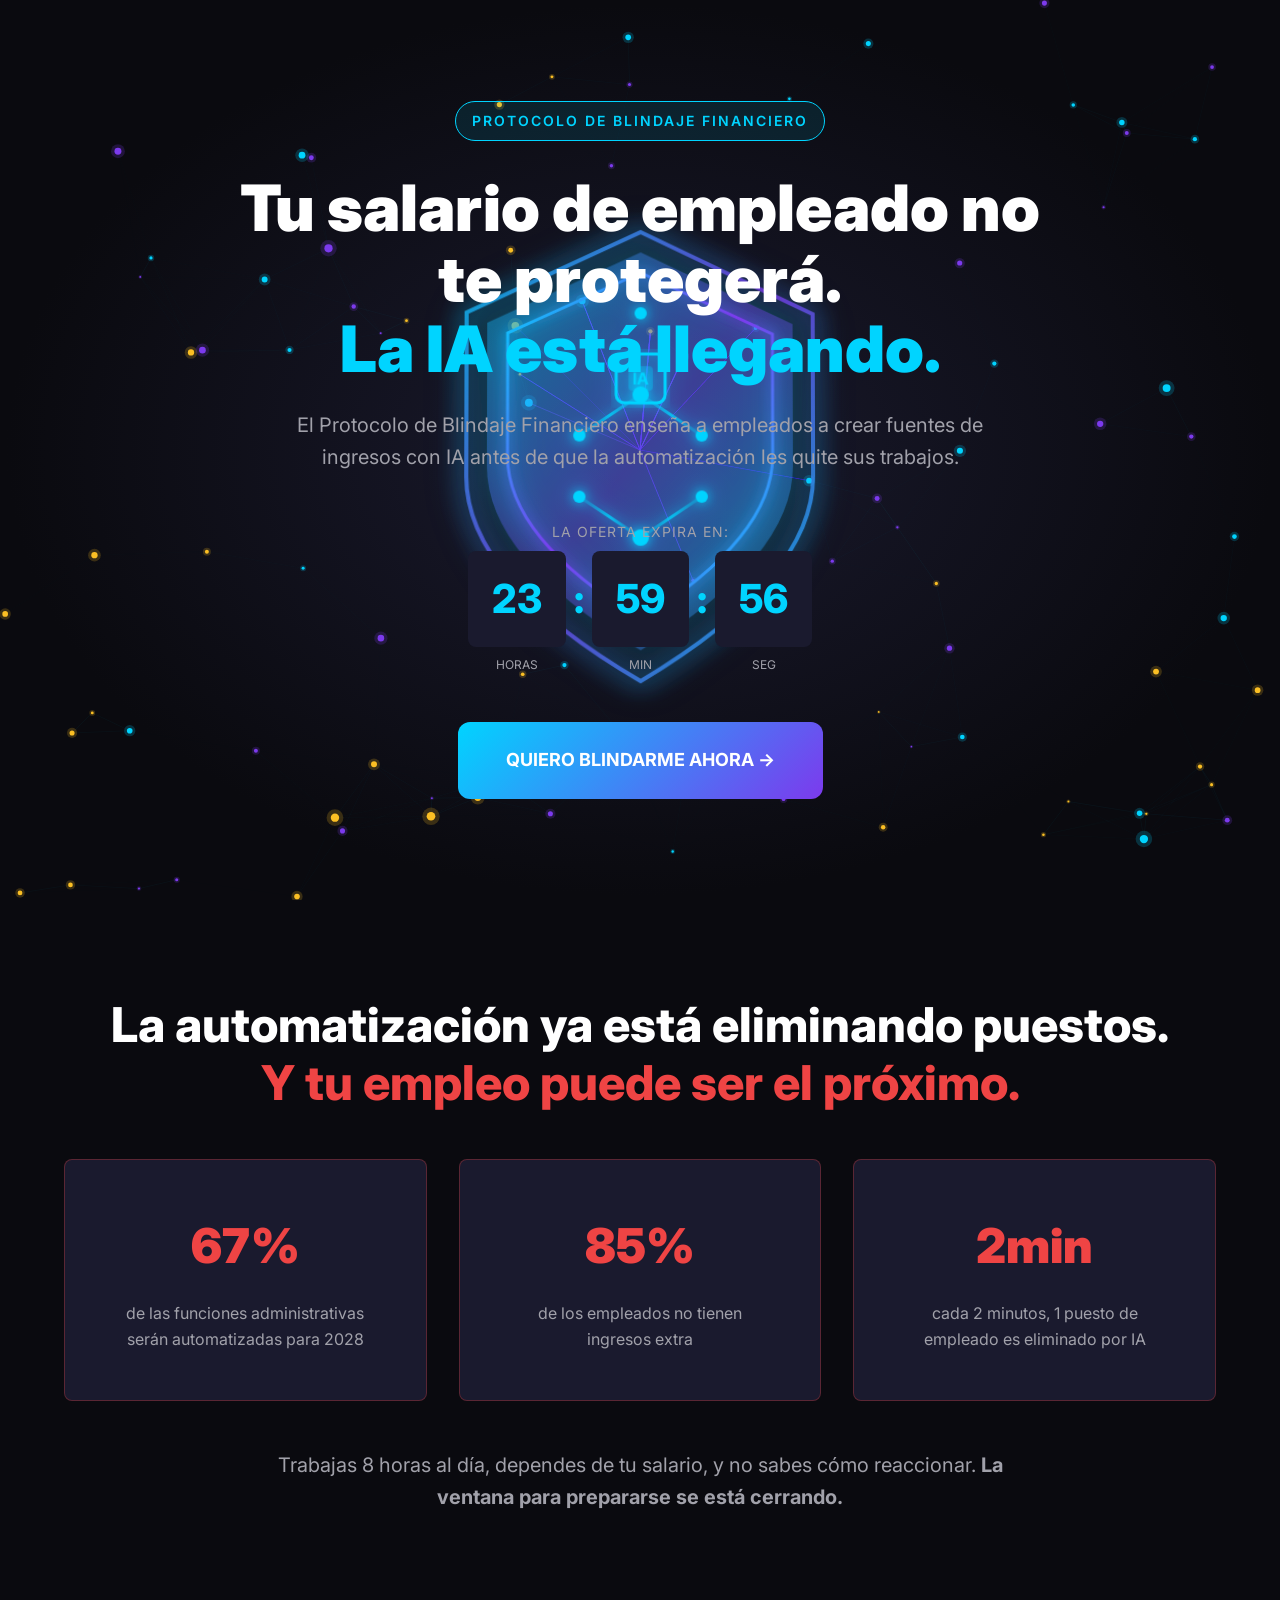
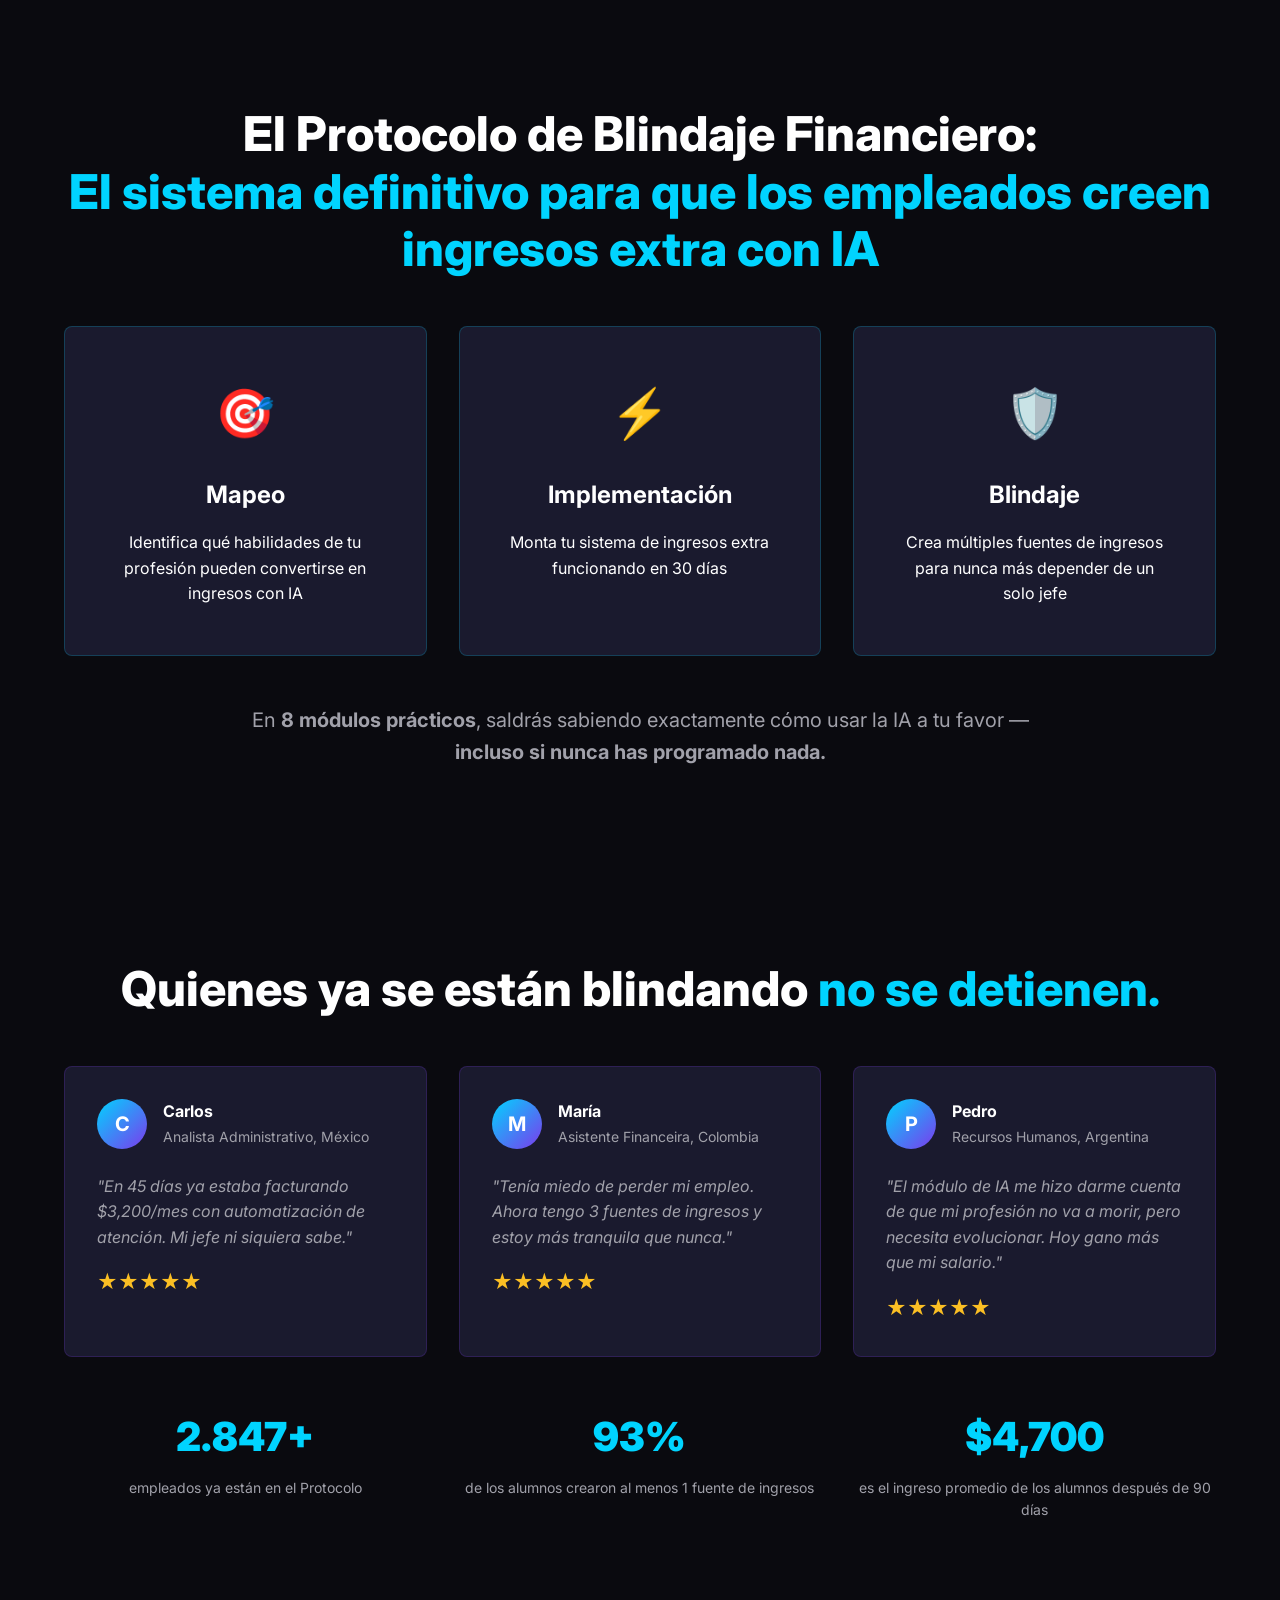
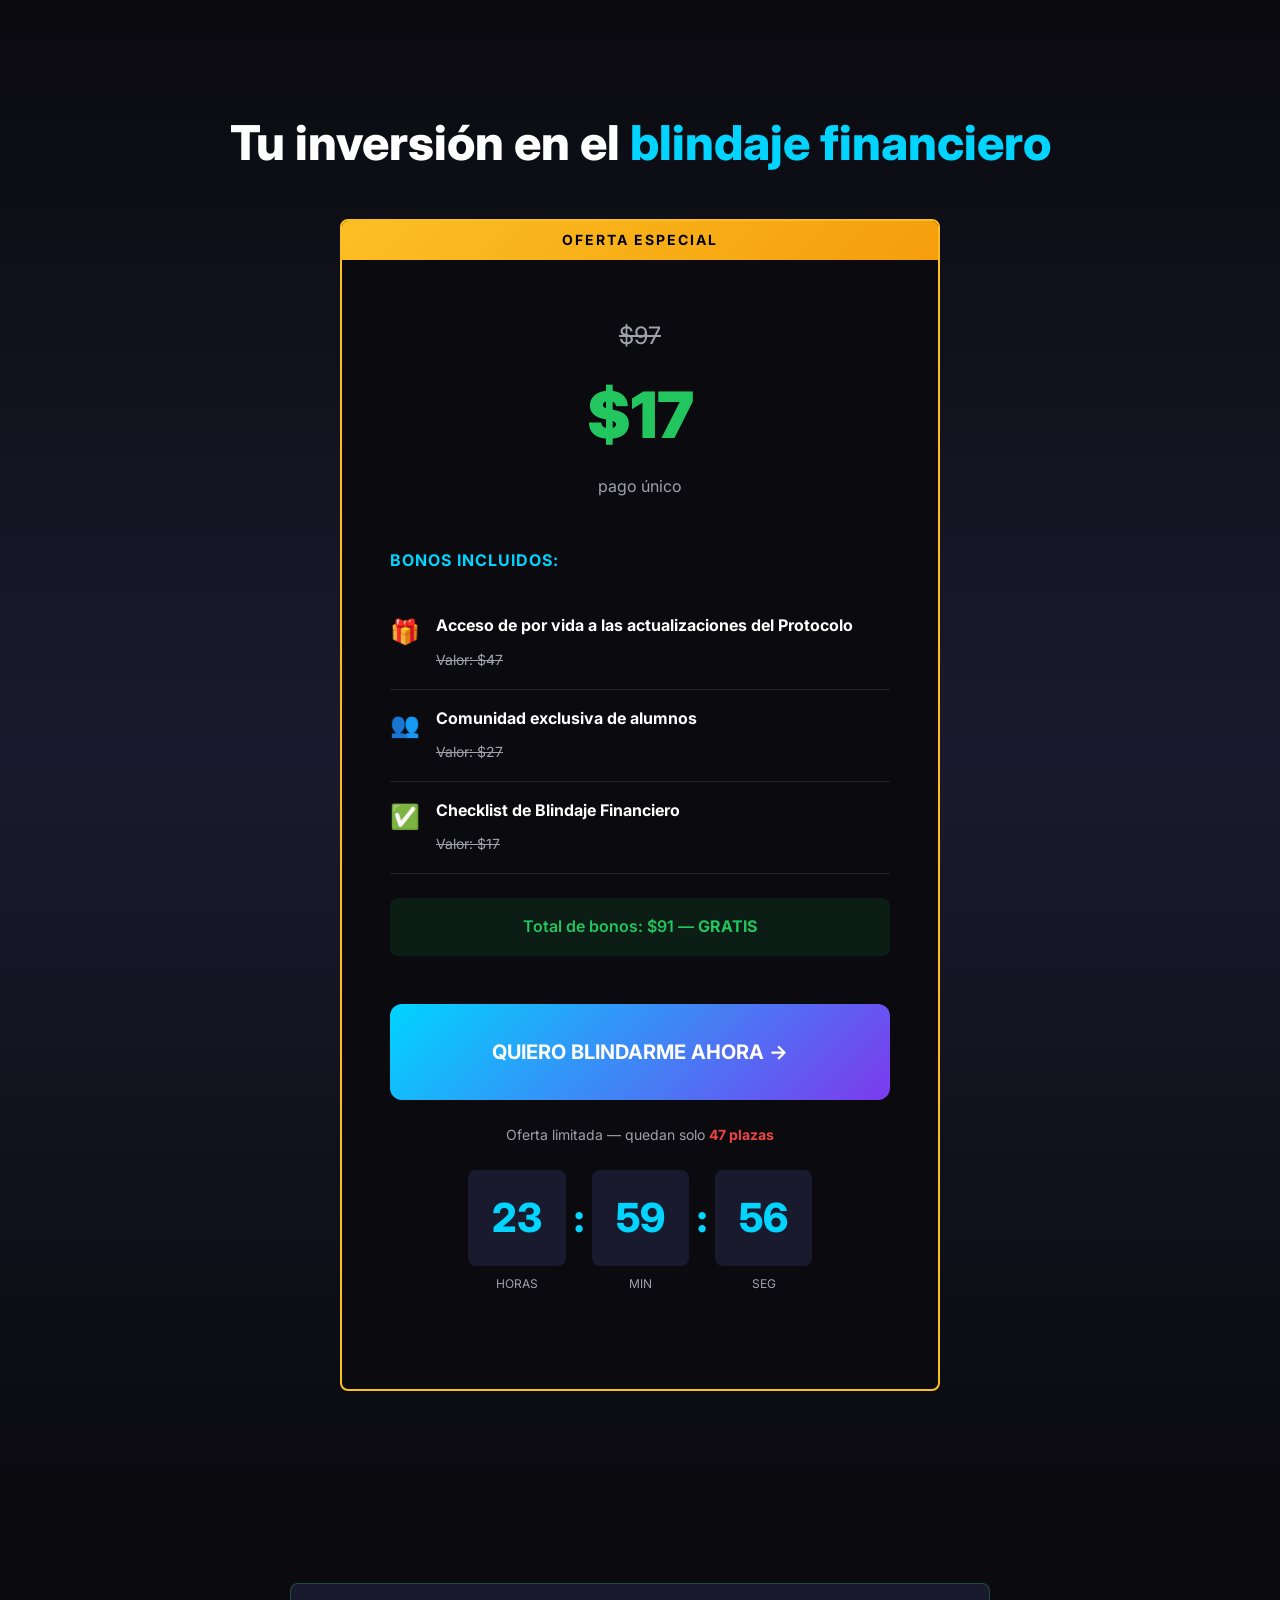
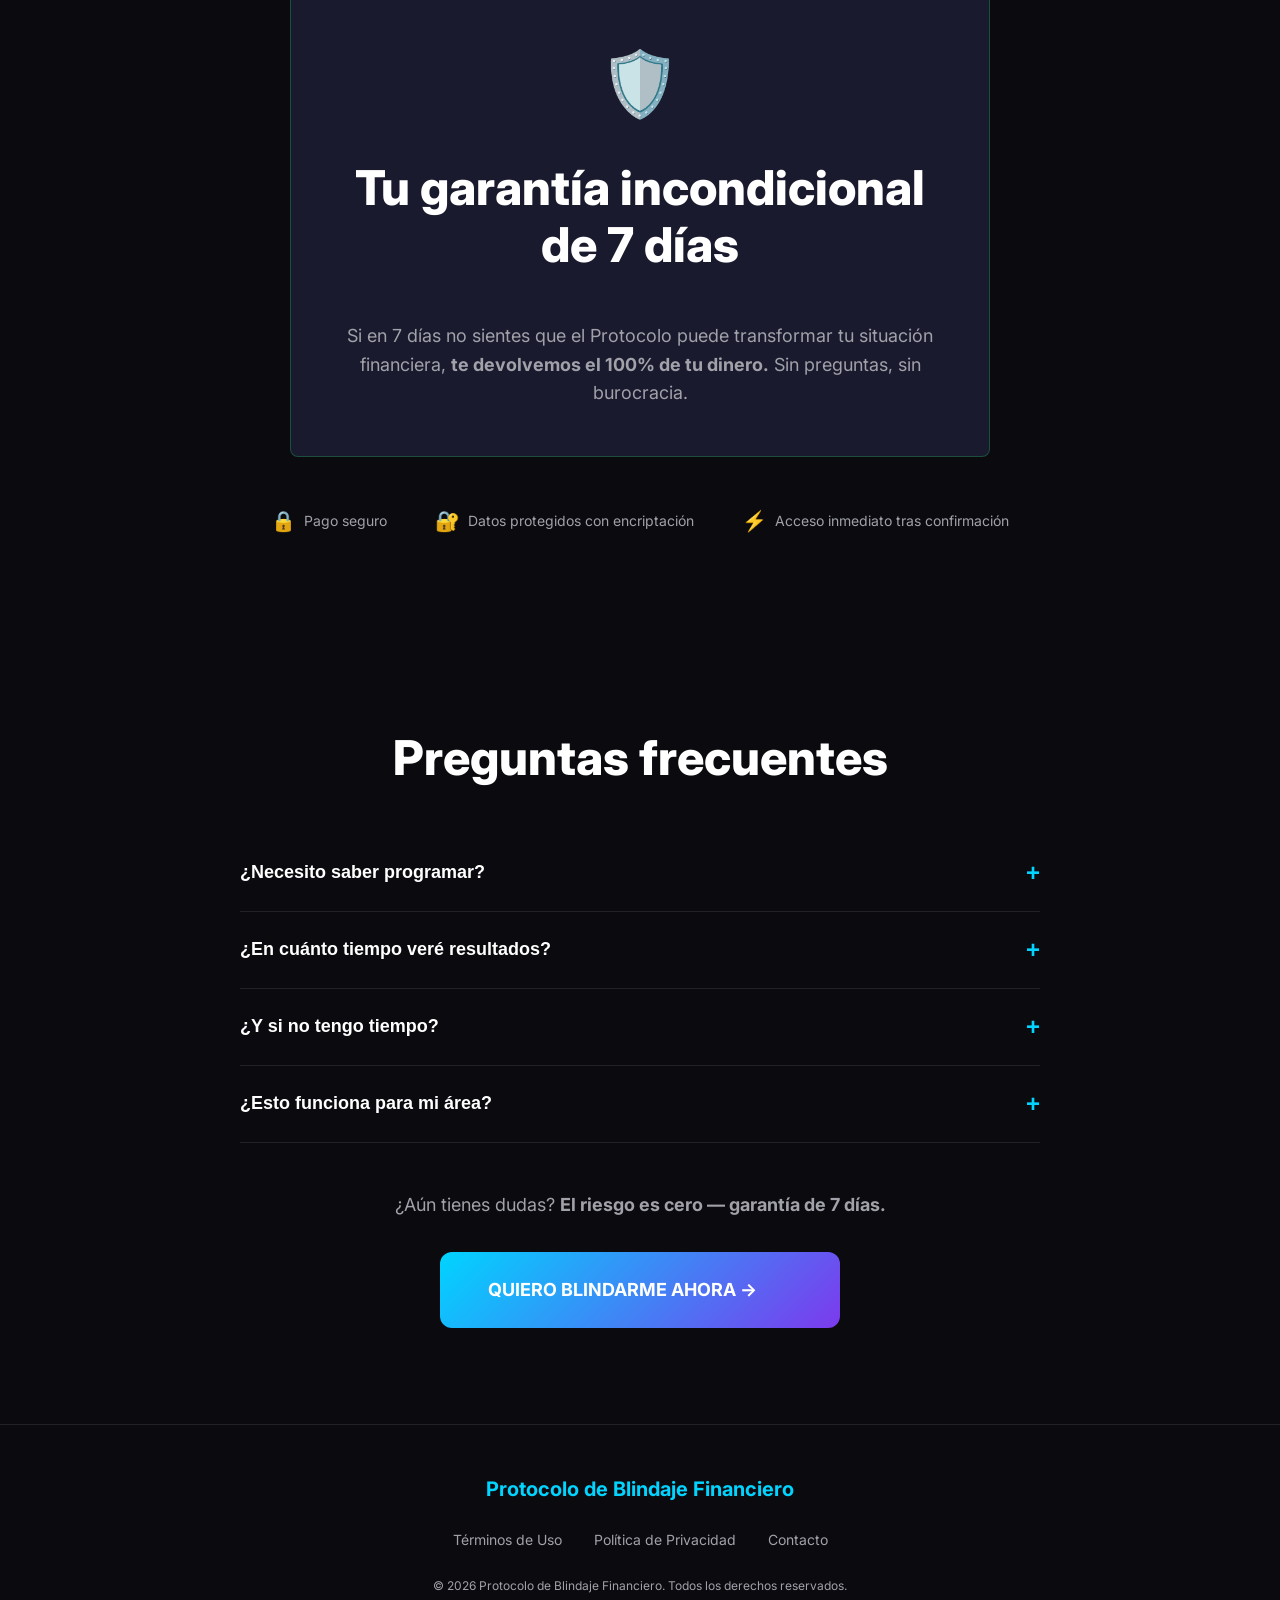
==== commit 8b2361e9: "Add Facebook Pixel to landing page" ====
--- a/es/index.html
+++ b/es/index.html
@@ -1,6 +1,24 @@
 <!DOCTYPE html>
 <html lang="es">
 <head>
+  <!-- Facebook Pixel Code -->
+  <script>
+    !function(f,b,e,v,n,t,s)
+    {if(f.fbq)return;n=f.fbq=function(){n.callMethod?
+    n.callMethod.apply(n,arguments):n.queue.push(arguments)};
+    if(!f._fbq)f._fbq=n;n.push=n;n.loaded=!0;n.version='2.0';
+    n.queue=[];t=b.createElement(e);t.async=!0;
+    t.src=v;s=b.getElementsByTagName(e)[0];
+    s.parentNode.insertBefore(t,s)}(window, document,'script',
+    'https://connect.facebook.net/en_US/fbevents.js');
+    fbq('init', '2038236130230136');
+    fbq('track', 'PageView');
+  </script>
+  <noscript>
+    <img height="1" width="1" style="display:none"
+         src="https://www.facebook.com/tr?id=2038236130230136&ev=PageView&noscript=1"/>
+  </noscript>
+  <!-- End Facebook Pixel Code -->
   <meta charset="UTF-8">
   <meta name="viewport" content="width=device-width, initial-scale=1.0">
   <title>Protocolo de Blindaje Financiero Anti IA</title>
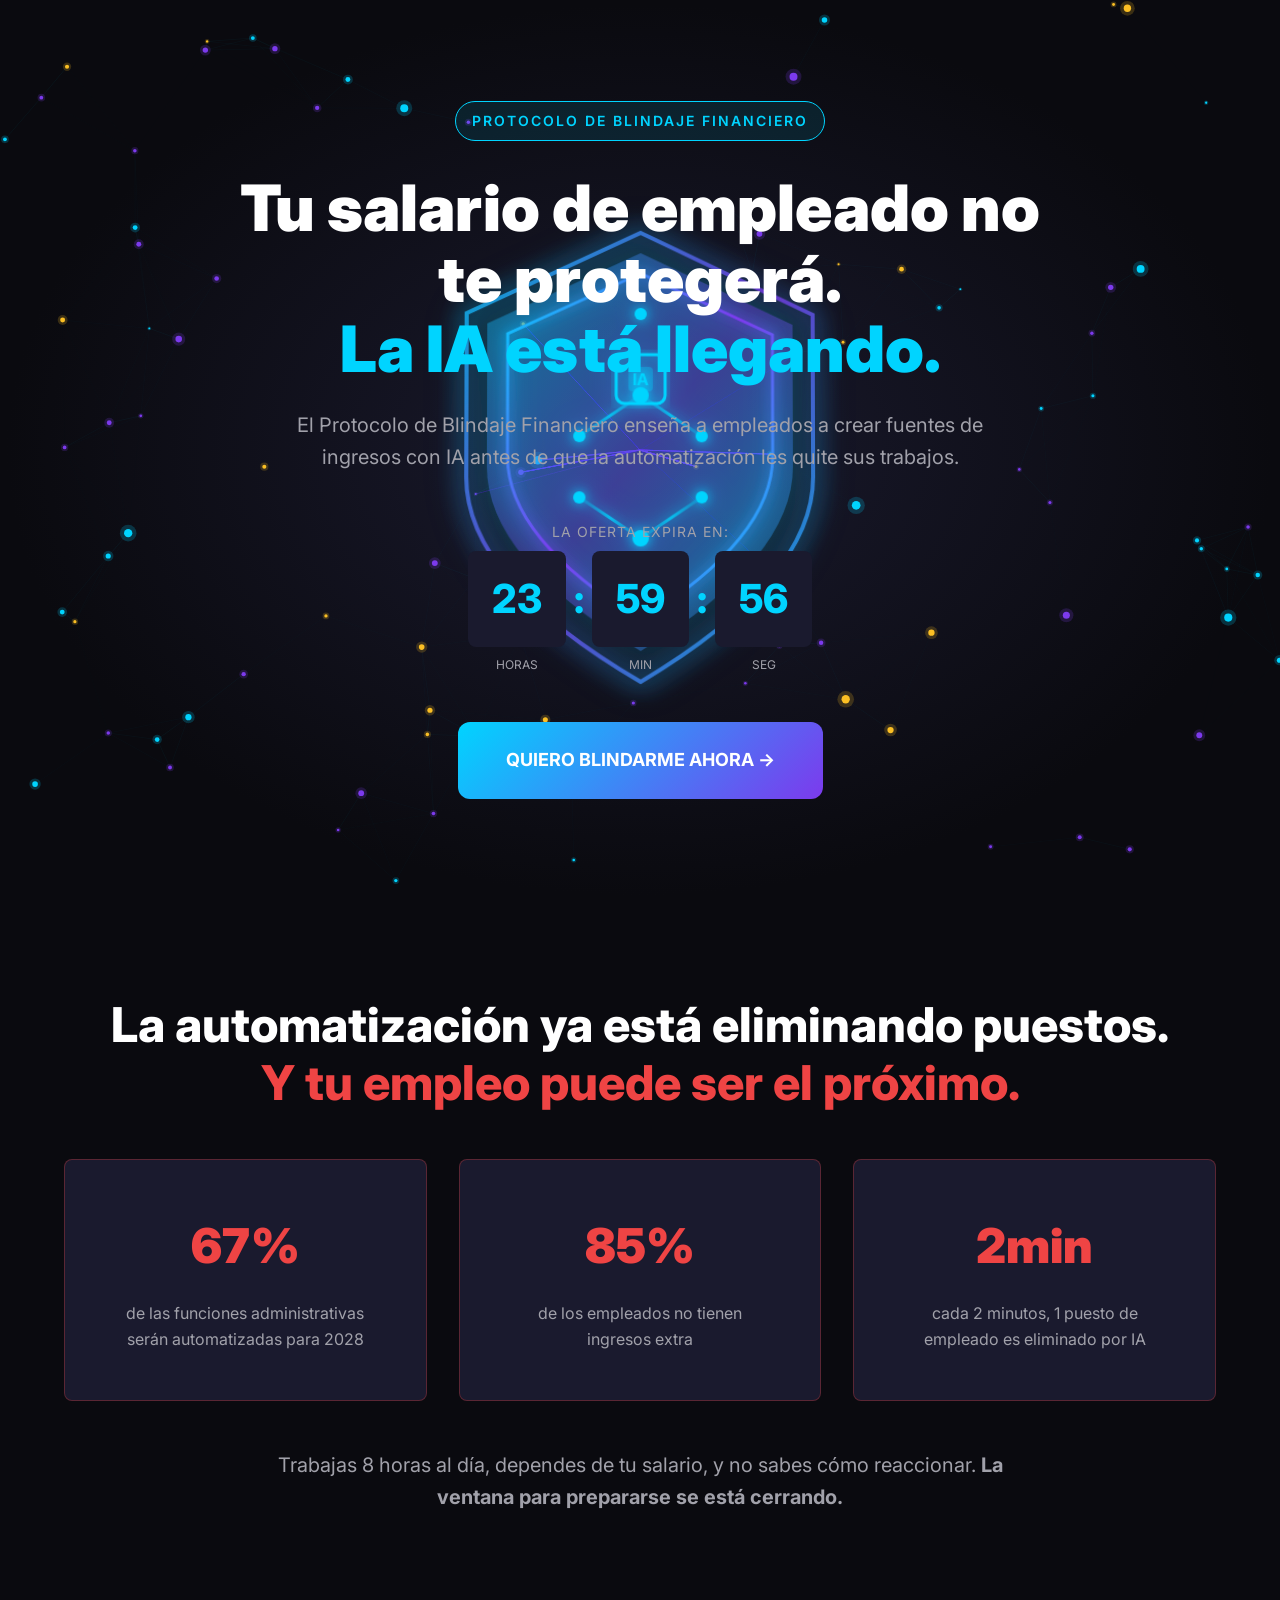
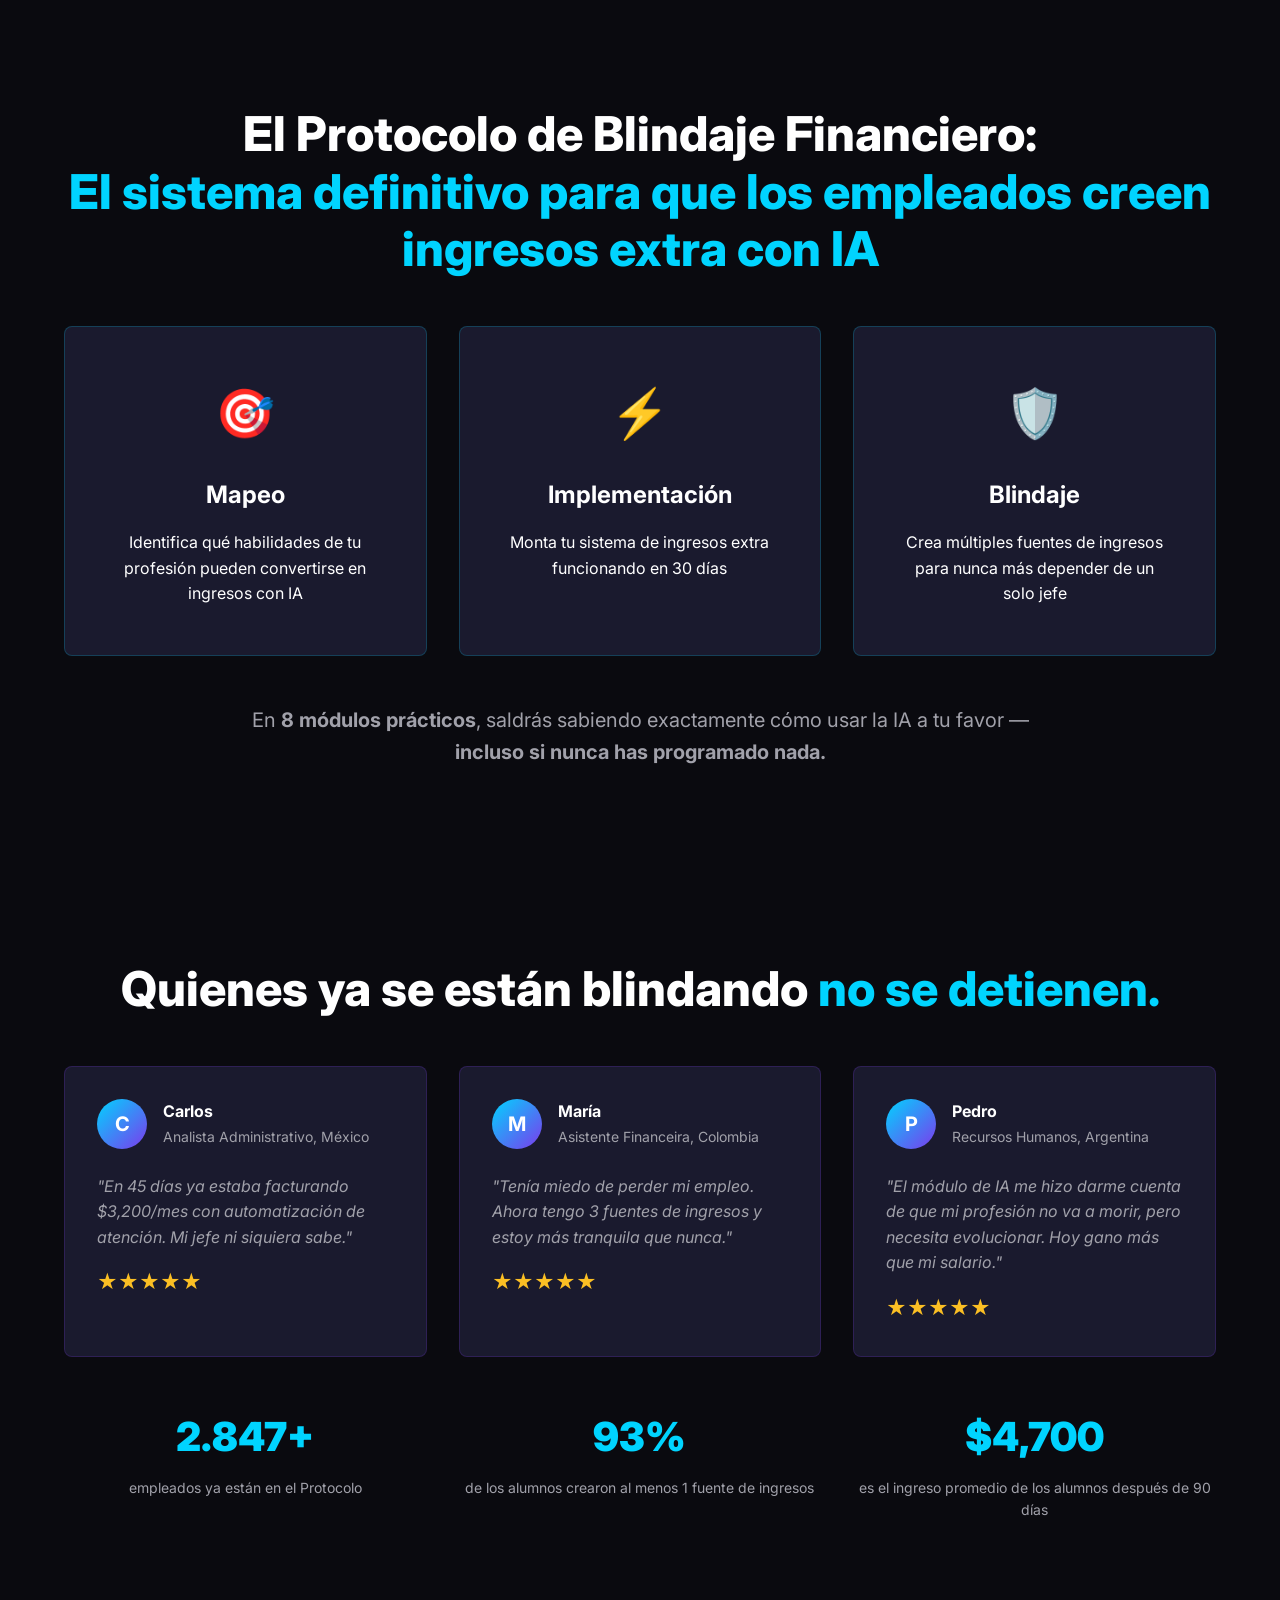
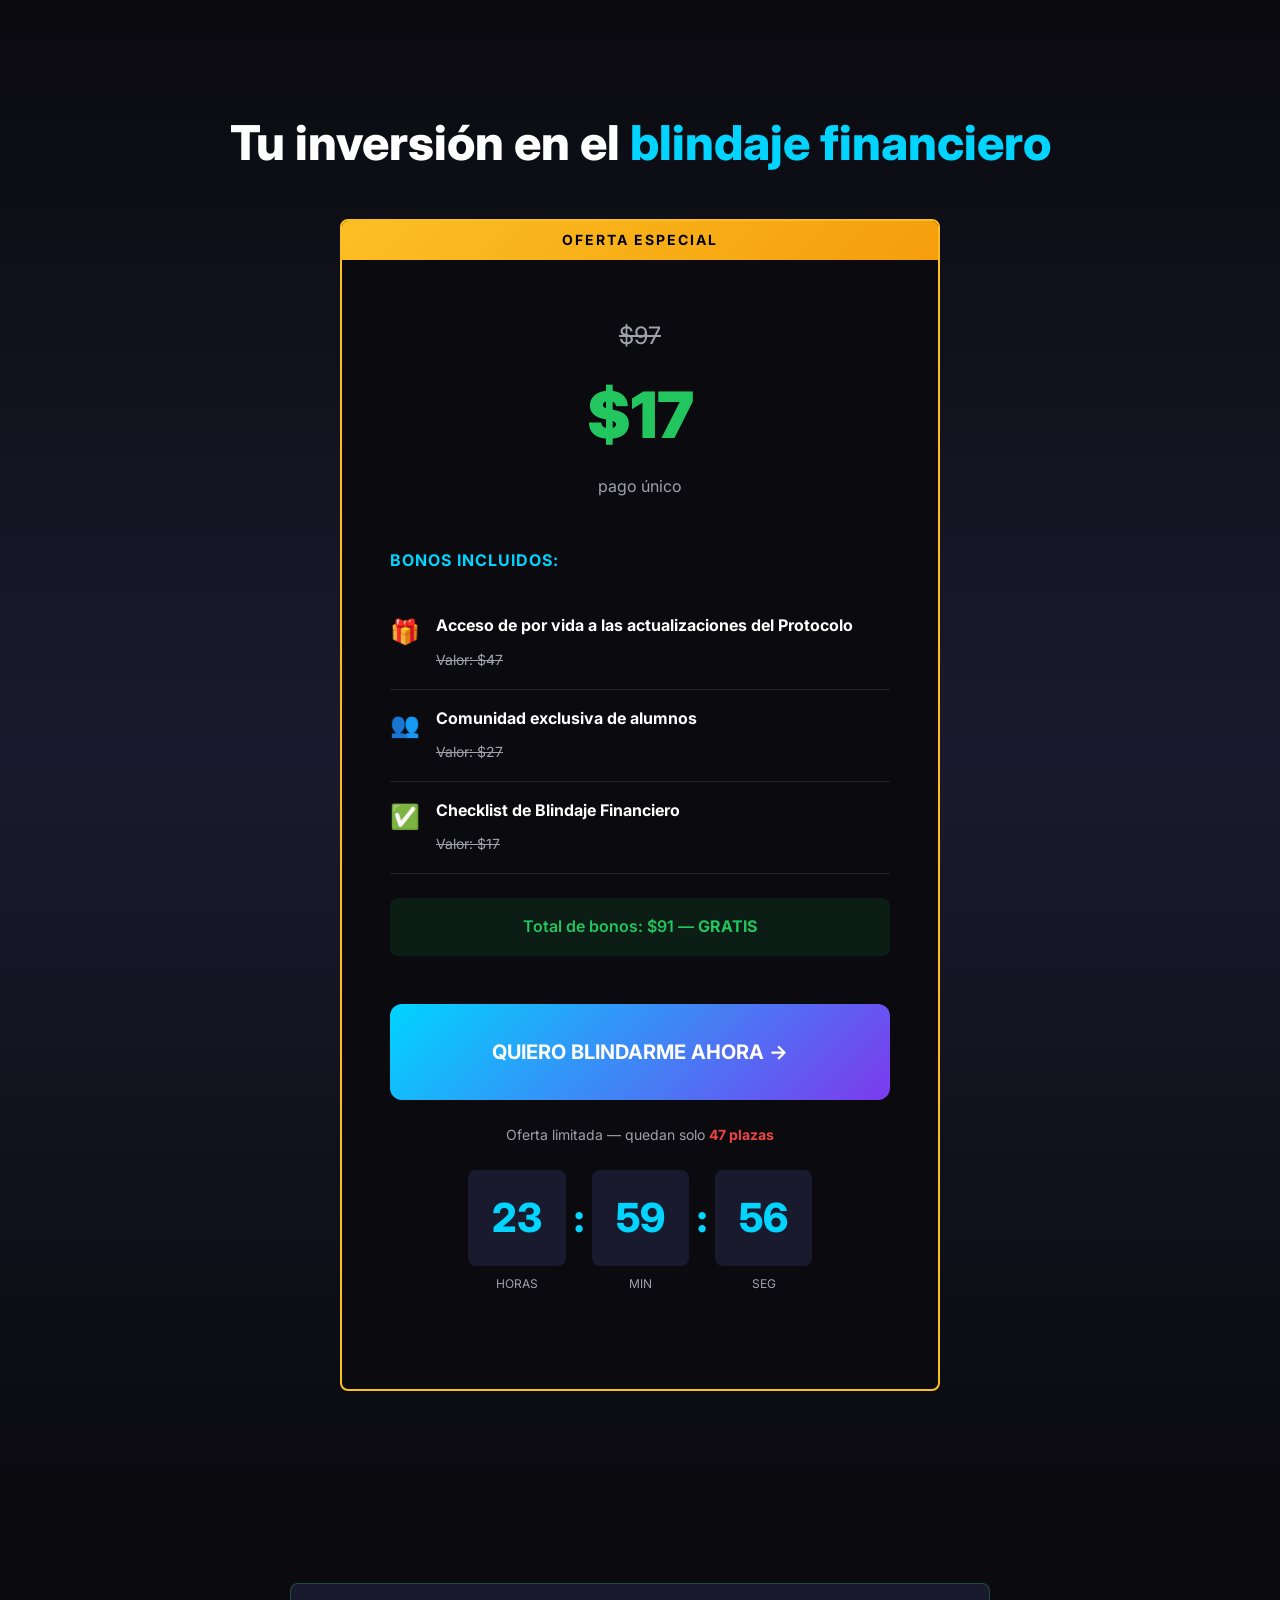
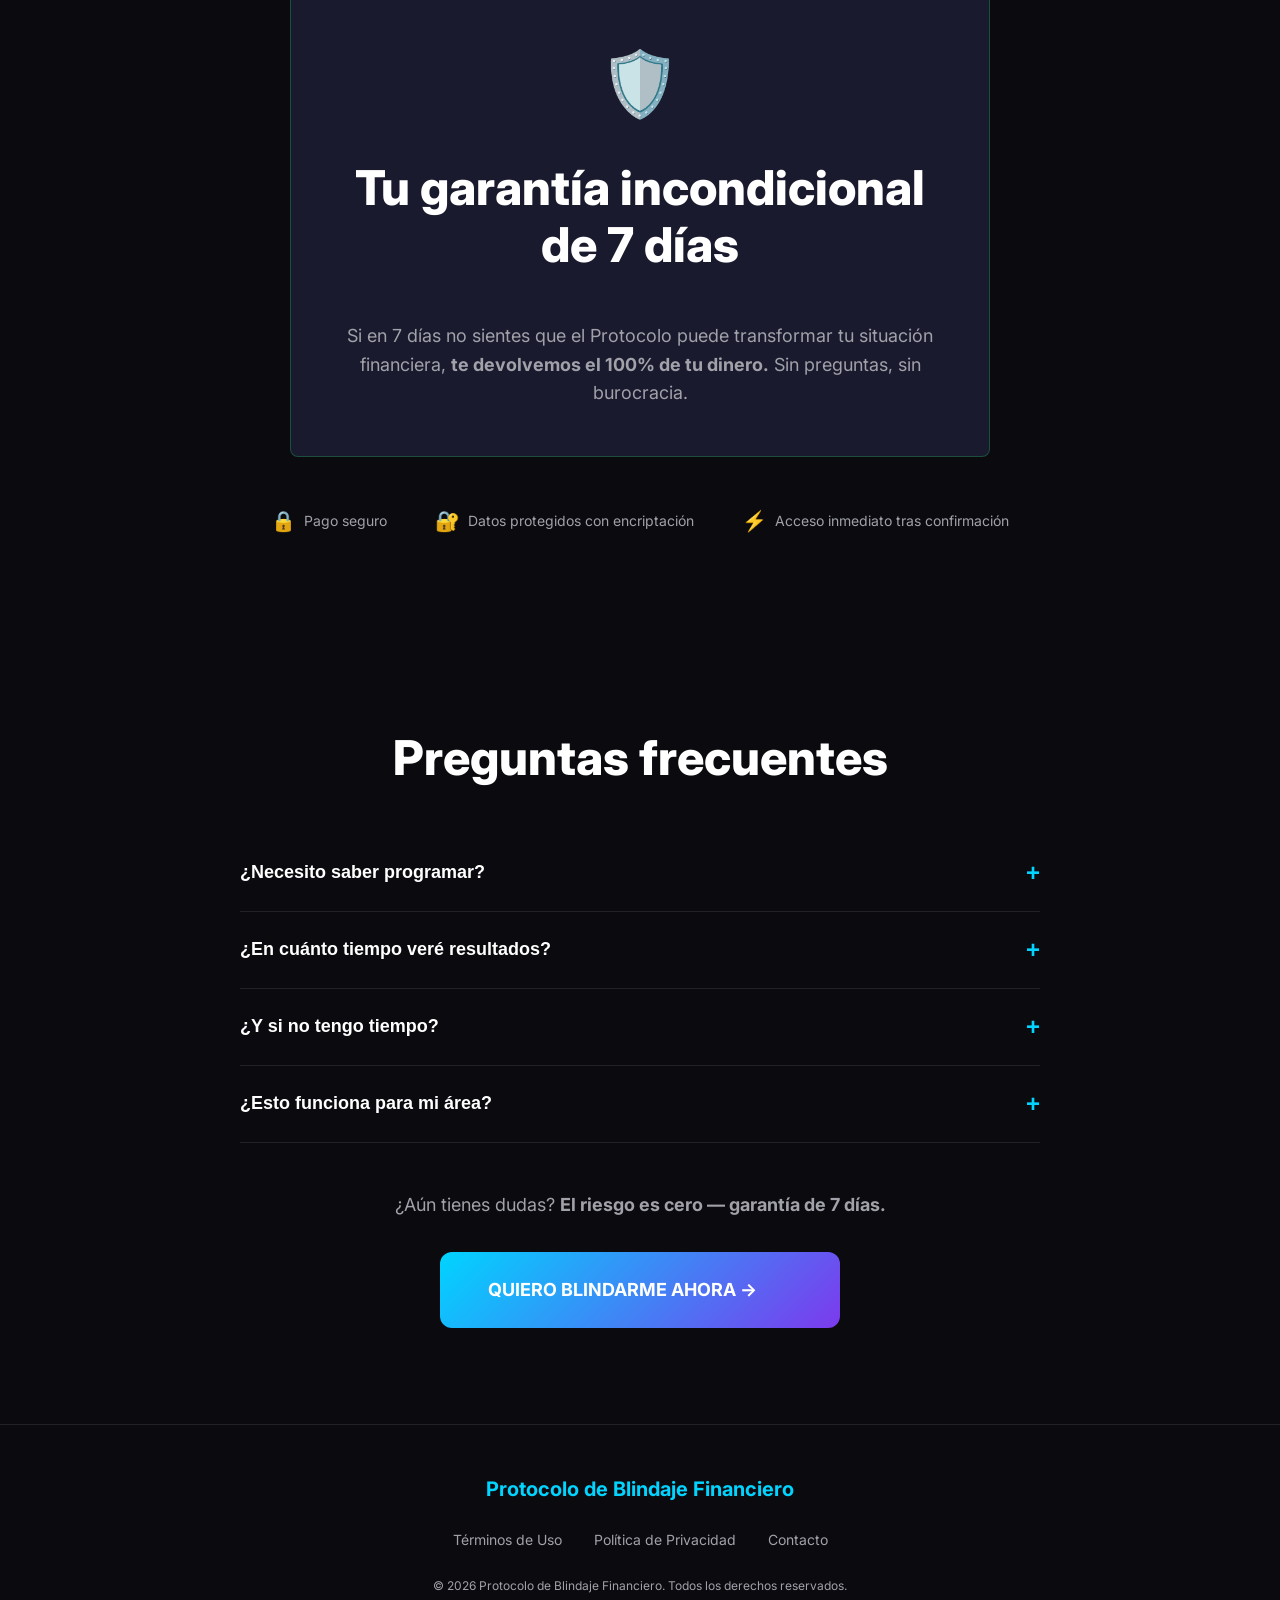
==== commit 0cb2d974: "Update checkout link to Payhip" ====
--- a/es/index.html
+++ b/es/index.html
@@ -121,7 +121,7 @@
           <div class="timer-block"><span id="seconds">00</span><small>seg</small></div>
         </div>
       </div>
-      <a href="https://lastlink.com/p/C0284B11C/checkout-payment" target="_blank" rel="noopener" class="cta-button">QUIERO BLINDARME AHORA →</a>
+      <a href="https://payhip.com/buy?s=1&qty%5BIJWRf%5D=1&cart_links%5B%5D=IJWRf" target="_blank" rel="noopener" class="cta-button">QUIERO BLINDARME AHORA →</a>
     </div>
   </section>
 
@@ -266,7 +266,7 @@
             <span>Total de bonos: $91 — <strong>GRATIS</strong></span>
           </div>
         </div>
-        <a href="https://lastlink.com/p/C0284B11C/checkout-payment" target="_blank" rel="noopener" class="cta-button cta-offer">QUIERO BLINDARME AHORA →</a>
+        <a href="https://payhip.com/buy?s=1&qty%5BIJWRf%5D=1&cart_links%5B%5D=IJWRf" target="_blank" rel="noopener" class="cta-button cta-offer">QUIERO BLINDARME AHORA →</a>
         <p class="offer-urgency">Oferta limitada — quedan solo <strong>47 plazas</strong></p>
         <div class="timer-container timer-offer">
           <div class="timer">
@@ -349,7 +349,7 @@
         </div>
       </div>
       <p class="faq-cta">¿Aún tienes dudas? <strong>El riesgo es cero — garantía de 7 días.</strong></p>
-      <a href="https://lastlink.com/p/C0284B11C/checkout-payment" target="_blank" rel="noopener" class="cta-button">QUIERO BLINDARME AHORA →</a>
+      <a href="https://payhip.com/buy?s=1&qty%5BIJWRf%5D=1&cart_links%5B%5D=IJWRf" target="_blank" rel="noopener" class="cta-button">QUIERO BLINDARME AHORA →</a>
     </div>
   </section>
 
@@ -383,7 +383,7 @@
     <div style="text-align: center; padding: 48px 24px; background: #0a0a0f; color: #fff;">
       <h1 style="font-size: 2rem; margin-bottom: 16px;">Protocolo de Blindaje Financiero Anti IA</h1>
       <p style="color: #a1a1aa; margin-bottom: 24px;">Para acceder a este contenido, activa JavaScript en tu navegador.</p>
-      <a href="https://lastlink.com/p/C0284B11C/checkout-payment" target="_blank" rel="noopener" class="cta-button">QUIERO BLINDARME AHORA →</a>
+      <a href="https://payhip.com/buy?s=1&qty%5BIJWRf%5D=1&cart_links%5B%5D=IJWRf" target="_blank" rel="noopener" class="cta-button">QUIERO BLINDARME AHORA →</a>
     </div>
   </noscript>
 </body>
